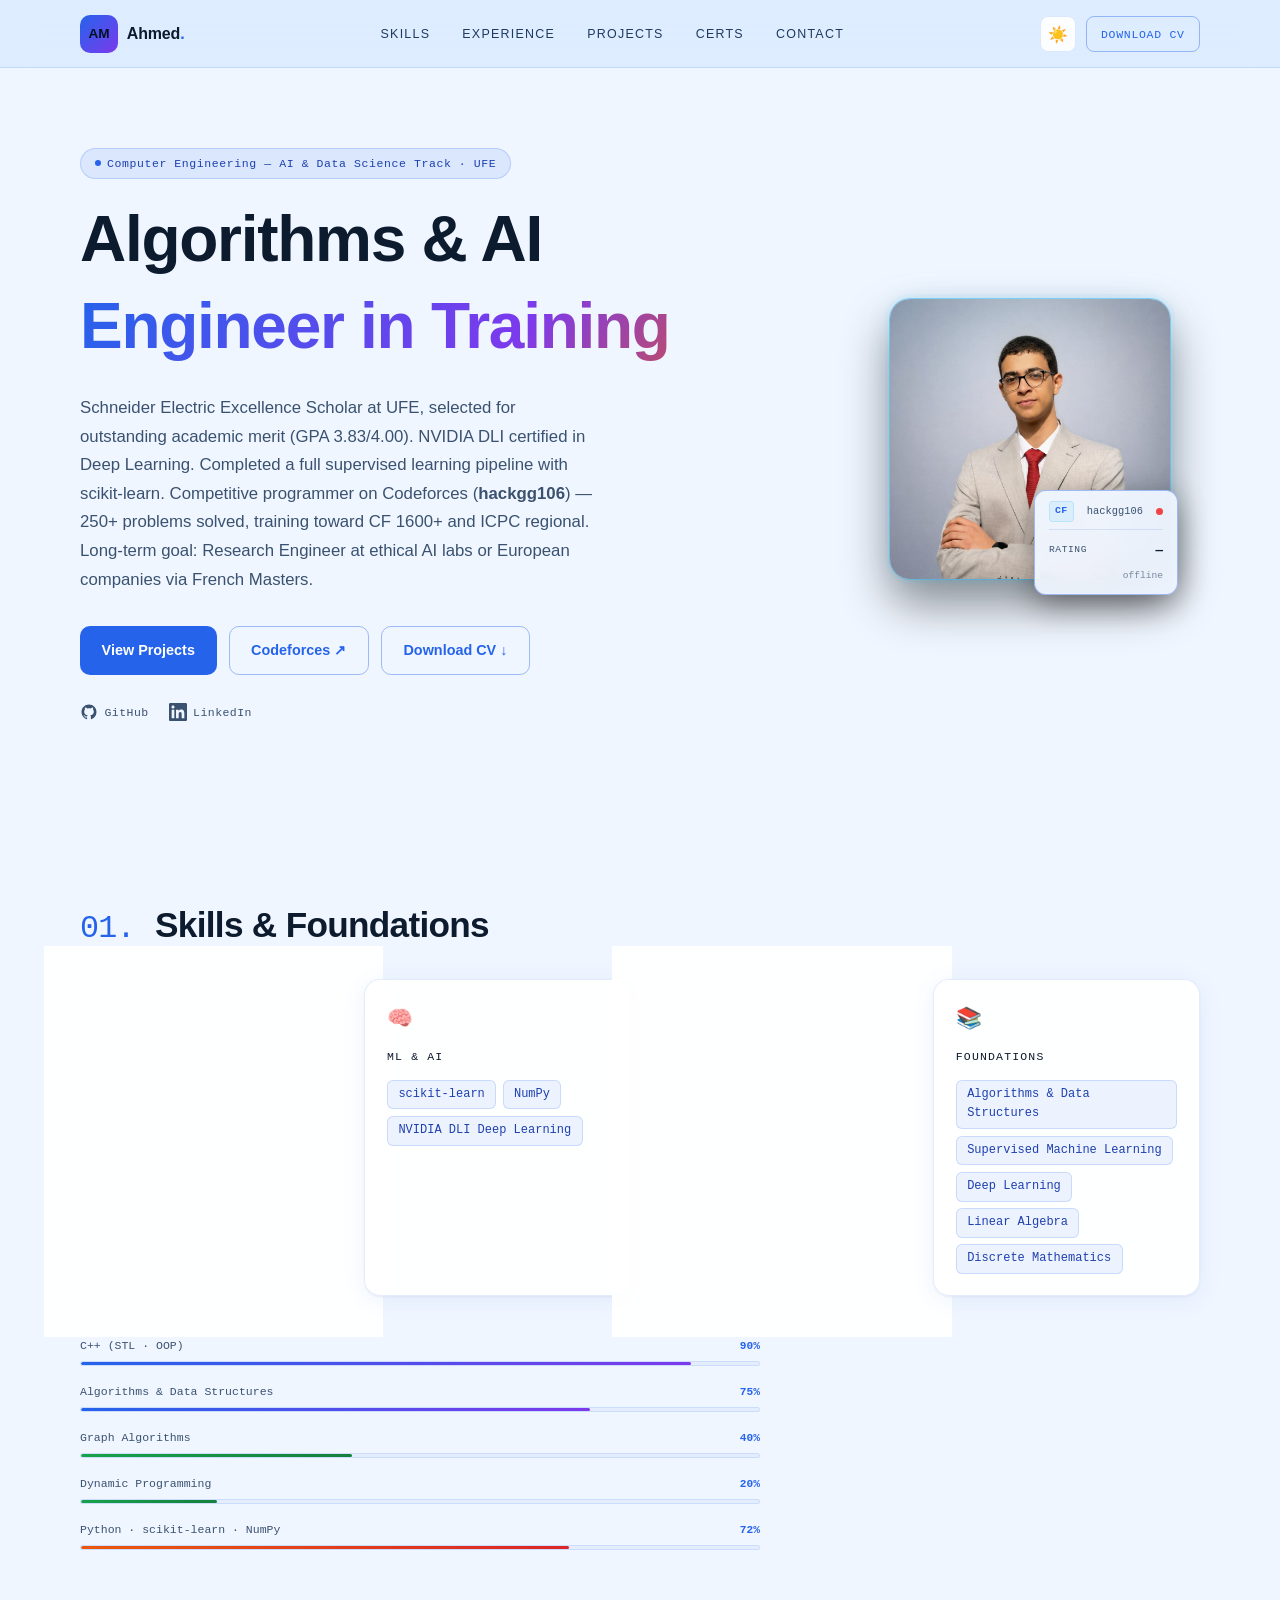
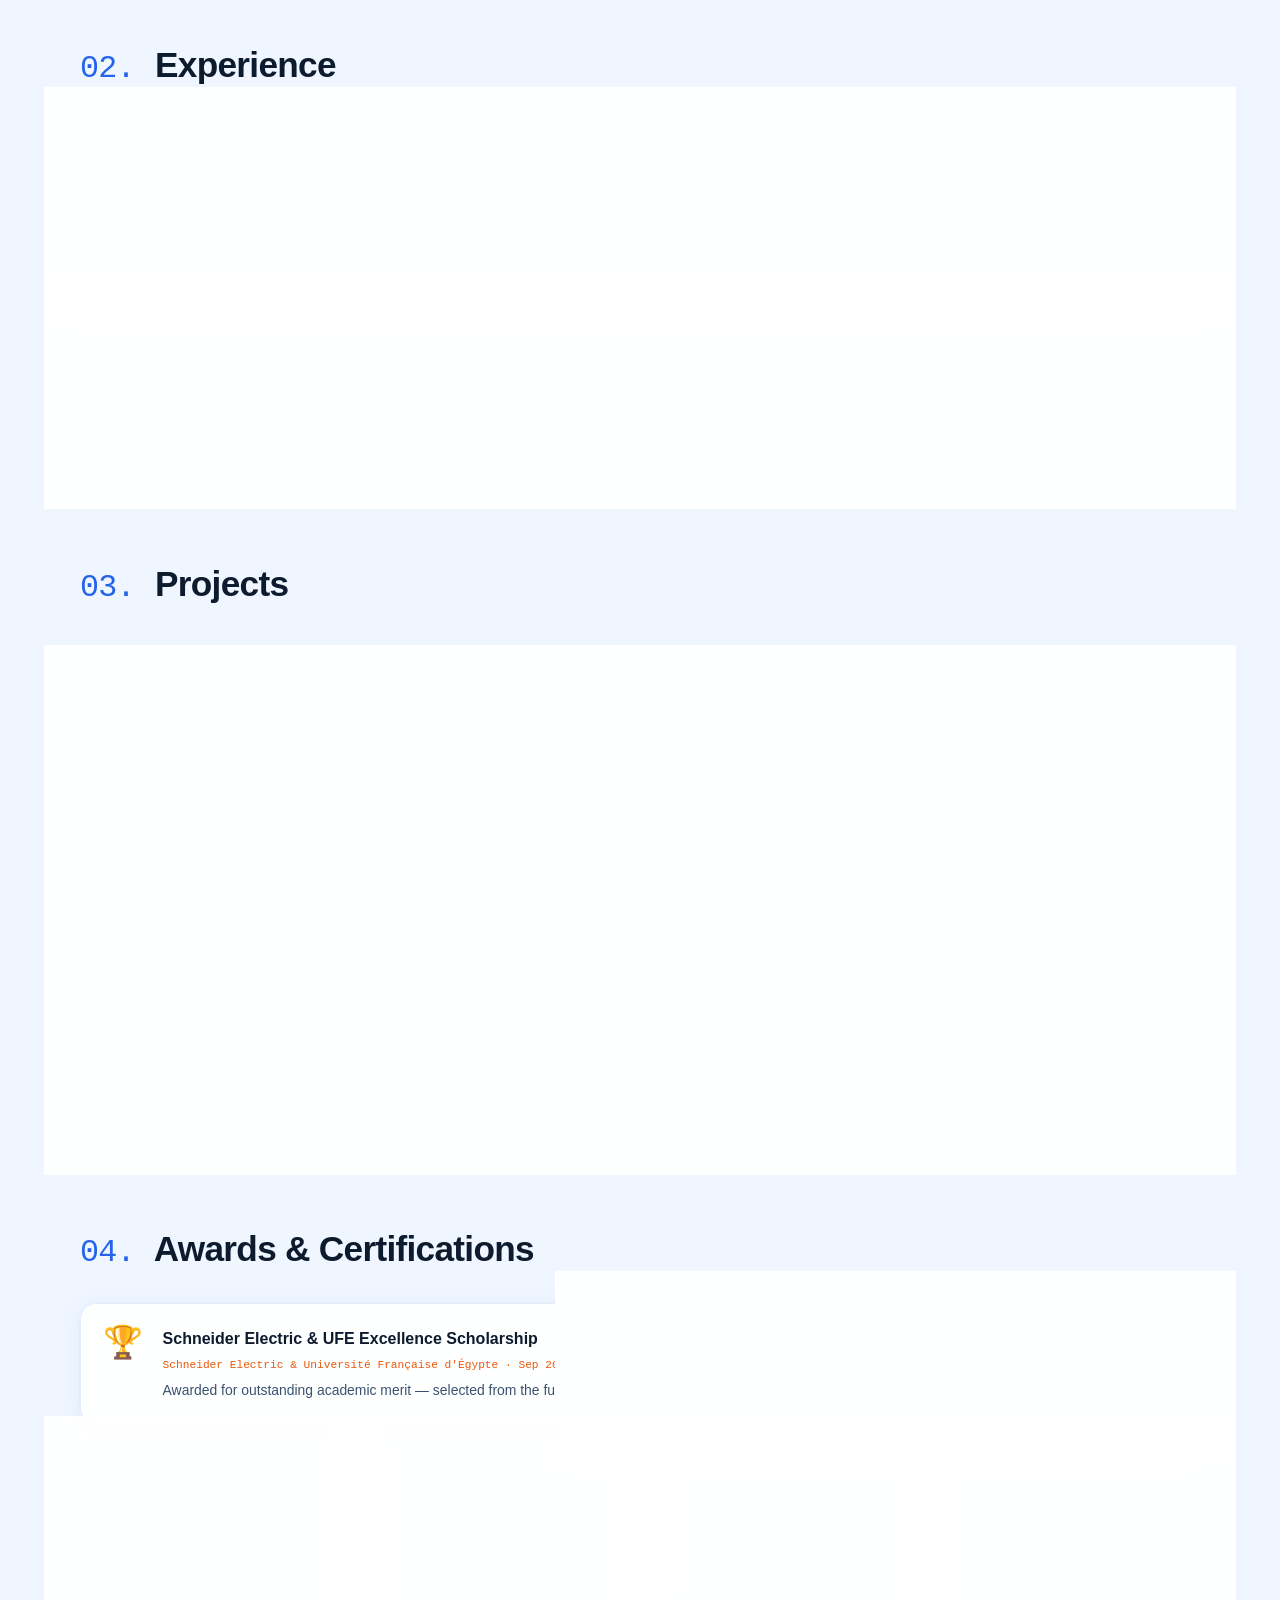
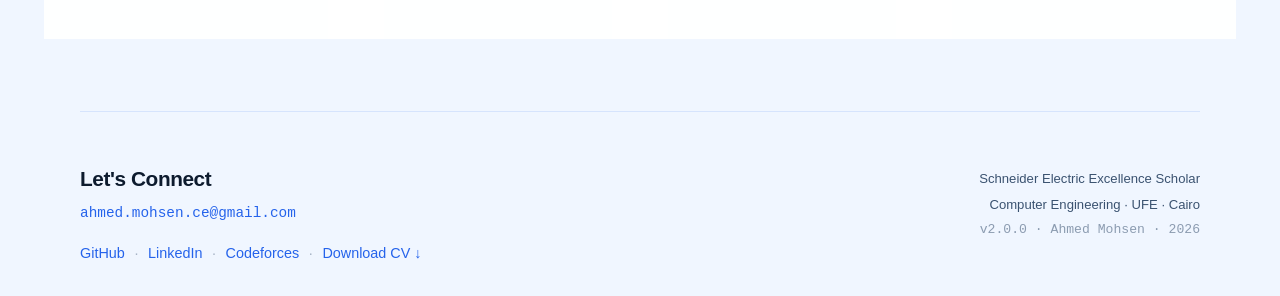
==== index.html @ 7e34b609 "Update index.html" ====
<!doctype html>
<html lang="en">
<head>
  <meta charset="utf-8" />
  <meta name="viewport" content="width=device-width,initial-scale=1" />
  <title>Ahmed Mohsen — Computer Engineering Student | Algorithms, AI &amp; Competitive Programming | UFE Egypt</title>

  <!-- Primary SEO -->
  <meta name="description" content="Ahmed Mohsen — Computer Engineering student at UFE on the AI & Data Science track, Schneider Electric Excellence Scholar. NVIDIA DLI certified. Competitive programmer on Codeforces (hackgg106). Building toward Research Engineer at ethical AI labs via French Masters." />
  <meta name="keywords" content="Ahmed Mohsen, Computer Engineering, UFE, Universite Francaise Egypte, ICPC, Competitive Programming, Codeforces, hackgg106, Algorithms, C++, Python, scikit-learn, Deep Learning, NVIDIA DLI, Research Engineer, Algorithm Specialist, AI Research, French Masters, Cairo Egypt, Schneider Electric Scholar" />
  <meta name="author" content="Ahmed Mohsen" />
  <meta name="robots" content="index, follow" />
  <meta name="language" content="English" />
  <meta name="revisit-after" content="30 days" />

  <!-- Canonical -->
  <link rel="canonical" href="https://ahmedmohsen-eng.github.io/" />
  <link rel="sitemap" type="application/xml" href="/sitemap.xml" />

  <!-- Content Security Policy -->
  <meta http-equiv="Content-Security-Policy"
        content="default-src 'self';
                 img-src 'self' https: data:;
                 script-src 'self' 'unsafe-inline';
                 style-src 'self' https://fonts.googleapis.com 'unsafe-inline';
                 font-src https://fonts.gstatic.com;
                 connect-src https://codeforces.com;">

  <!-- Open Graph -->
  <meta property="og:type"        content="profile" />
  <meta property="og:title"       content="Ahmed Mohsen — Computer Engineering Student | Algorithms &amp; AI" />
  <meta property="og:description" content="Computer Engineering student at UFE, Schneider Electric Excellence Scholar. ICPC competitor. Building AI and algorithmic systems. Cairo, Egypt." />
  <meta property="og:image"       content="https://ahmedmohsen-eng.github.io/public/assets/og-image.png" />
  <meta property="og:image:width"  content="1200" />
  <meta property="og:image:height" content="630" />
  <meta property="og:url"         content="https://ahmedmohsen-eng.github.io/" />
  <meta property="og:site_name"   content="Ahmed Mohsen — Portfolio" />
  <meta property="og:locale"      content="en_US" />

  <!-- Twitter Card -->
  <meta name="twitter:card"        content="summary_large_image" />
  <meta name="twitter:title"       content="Ahmed Mohsen — Computer Engineering Student | Algorithms &amp; AI" />
  <meta name="twitter:description" content="Computer Engineering student at UFE, Schneider Electric Excellence Scholar. ICPC competitor. Cairo, Egypt." />
  <meta name="twitter:image"       content="https://ahmedmohsen-eng.github.io/public/assets/og-image.png" />

  <!-- JSON-LD -->
  <script type="application/ld+json">
  {
    "@context": "https://schema.org",
    "@type": "Person",
    "name": "Ahmed Mohsen",
    "alternateName": "ahmedmohsen-eng",
    "jobTitle": "Computer Engineering Student — Aspiring Research Engineer & Algorithm Specialist",
    "description": "Computer Engineering student at UFE on the AI & Data Science track. Schneider Electric Excellence Scholar. NVIDIA DLI certified. Competitive programmer on Codeforces (hackgg106). Building toward Research Engineer at ethical AI labs or European companies via French Masters.",
    "url": "https://ahmedmohsen-eng.github.io/",
    "image": "https://ahmedmohsen-eng.github.io/public/assets/profile_photo.jpg",
    "email": "ahmed.mohsen.ce@gmail.com",
    "address": { "@type": "PostalAddress", "addressLocality": "Cairo", "addressCountry": "EG" },
    "alumniOf": [
      { "@type": "CollegeOrUniversity", "name": "Université Française d'Égypte", "alternateName": "UFE" },
      { "@type": "HighSchool", "name": "Obour STEM School" }
    ],
    "knowsAbout": ["Algorithms and Data Structures","Competitive Programming","C++ Programming","Python","scikit-learn","Deep Learning","Supervised Machine Learning","NumPy","NVIDIA Deep Learning Institute"],
    "sameAs": [
      "https://linkedin.com/in/ahmedmohsen-eng",
      "https://github.com/ahmedmohsen-eng",
      "https://codeforces.com/profile/hackgg106"
    ],
    "award": "Schneider Electric and UFE Excellence Scholarship"
  }
  </script>

  <link rel="icon" href="public/assets/favicon.ico" />
  <link rel="preload" as="image" href="public/assets/profile_photo.jpg">
  <link rel="preconnect" href="https://fonts.googleapis.com" />
  <link rel="preconnect" href="https://fonts.gstatic.com" crossorigin />
  <link href="https://fonts.googleapis.com/css2?family=Plus+Jakarta+Sans:wght@400;600;700;800&family=JetBrains+Mono:wght@400;500&family=DM+Sans:ital,wght@0,400;0,500;1,400&display=swap" rel="stylesheet">

  <!-- Inline theme: runs before paint to avoid flash -->
  <script>
    (function() {
      try {
        var t = localStorage.getItem('theme');
        if (t === 'light') document.documentElement.classList.add('light');
        else if (!t && window.matchMedia('(prefers-color-scheme: light)').matches)
          document.documentElement.classList.add('light');
      } catch(e) {}
    })();
  </script>

  <link rel="stylesheet" href="css/main.css">
</head>
<body>

  <div id="progress" role="progressbar" aria-hidden="true"></div>
  <div id="cursor"   aria-hidden="true"></div>

  <!-- NAV -->
  <nav role="navigation" aria-label="Main navigation">
    <div class="container nav-inner">
      <a href="#top" class="brand" aria-label="Ahmed Mohsen — go to top">
        <div class="logo" aria-hidden="true">AM</div>
        <span class="brand-name">Ahmed<span class="brand-dot">.</span></span>
      </a>
      <div class="nav-links" role="menubar">
        <a role="menuitem" href="#skills">Skills</a>
        <a role="menuitem" href="#experience">Experience</a>
        <a role="menuitem" href="#projects">Projects</a>
        <a role="menuitem" href="#certifications">Certs</a>
        <a role="menuitem" href="#contact">Contact</a>
      </div>
      <div class="nav-actions">
        <button id="themeToggle" class="theme-btn" aria-label="Toggle colour theme">&#127769;</button>
        <a class="cv-btn"
           href="public/assets/Ahmed-Mohsen-Computer-Engineering-CV.pdf"
           download
           rel="noopener">Download CV</a>
      </div>
    </div>
  </nav>

  <!-- HERO -->
  <header id="top" class="container">
    <div class="hero-grid">

      <main class="hero-content" role="main" aria-labelledby="hero-title">
        <span class="badge">Computer Engineering &mdash; AI &amp; Data Science Track · UFE</span>

        <h1 id="hero-title">
          <span class="h1-line">Algorithms &amp; AI</span>
          <span class="gradient">Engineer in Training</span>
        </h1>

        <p class="lead">
          Schneider Electric Excellence Scholar at UFE, selected for outstanding academic merit (GPA 3.83/4.00).
          NVIDIA DLI certified in Deep Learning. Completed a full supervised learning pipeline with scikit-learn.
          Competitive programmer on Codeforces (<strong>hackgg106</strong>) — 250+ problems solved, training toward
          CF 1600+ and ICPC regional. Long-term goal: Research Engineer at ethical AI labs or European companies via French Masters.
        </p>

        <div class="hero-ctas">
          <a class="btn primary" href="#projects">View Projects</a>
          <a class="btn ghost"
             href="https://codeforces.com/profile/hackgg106"
             target="_blank"
             rel="noopener noreferrer">Codeforces &#x2197;</a>
          <a class="btn ghost"
             href="public/assets/Ahmed-Mohsen-Computer-Engineering-CV.pdf"
             download
             rel="noopener">Download CV &#8595;</a>
        </div>

        <div class="social-row">
          <a href="https://github.com/ahmedmohsen-eng" target="_blank" rel="noopener noreferrer" class="social-link" aria-label="GitHub">
            <svg width="18" height="18" fill="currentColor" viewBox="0 0 24 24"><path d="M12 2C6.477 2 2 6.484 2 12.017c0 4.425 2.865 8.18 6.839 9.504.5.092.682-.217.682-.483 0-.237-.008-.868-.013-1.703-2.782.605-3.369-1.343-3.369-1.343-.454-1.158-1.11-1.466-1.11-1.466-.908-.62.069-.608.069-.608 1.003.07 1.531 1.032 1.531 1.032.892 1.53 2.341 1.088 2.91.832.092-.647.35-1.088.636-1.338-2.22-.253-4.555-1.113-4.555-4.951 0-1.093.39-1.988 1.029-2.688-.103-.253-.446-1.272.098-2.65 0 0 .84-.27 2.75 1.026A9.564 9.564 0 0112 6.844c.85.004 1.705.115 2.504.337 1.909-1.296 2.747-1.027 2.747-1.027.546 1.379.202 2.398.1 2.651.64.7 1.028 1.595 1.028 2.688 0 3.848-2.339 4.695-4.566 4.943.359.309.678.92.678 1.855 0 1.338-.012 2.419-.012 2.747 0 .268.18.58.688.482A10.019 10.019 0 0022 12.017C22 6.484 17.522 2 12 2z"/></svg>
            GitHub
          </a>
          <a href="https://linkedin.com/in/ahmedmohsen-eng" target="_blank" rel="noopener noreferrer" class="social-link" aria-label="LinkedIn">
            <svg width="18" height="18" fill="currentColor" viewBox="0 0 24 24"><path d="M20.447 20.452h-3.554v-5.569c0-1.328-.027-3.037-1.852-3.037-1.853 0-2.136 1.445-2.136 2.939v5.667H9.351V9h3.414v1.561h.046c.477-.9 1.637-1.85 3.37-1.85 3.601 0 4.267 2.37 4.267 5.455v6.286zM5.337 7.433c-1.144 0-2.063-.926-2.063-2.065 0-1.138.92-2.063 2.063-2.063 1.14 0 2.064.925 2.064 2.063 0 1.139-.925 2.065-2.064 2.065zm1.782 13.019H3.555V9h3.564v11.452zM22.225 0H1.771C.792 0 0 .774 0 1.729v20.542C0 23.227.792 24 1.771 24h20.451C23.2 24 24 23.227 24 22.271V1.729C24 .774 23.2 0 22.222 0h.003z"/></svg>
            LinkedIn
          </a>
        </div>
      </main>

      <aside class="hero-aside" aria-label="Profile and competitive programming stats">
        <figure class="profile-figure">
          <div class="profile-frame">
            <img src="public/assets/profile_photo.jpg"
                 alt="Portrait of Ahmed Mohsen"
                 loading="eager"
                 class="profile-img"
                 onerror="this.onerror=null;this.src='https://ui-avatars.com/api/?name=Ahmed+Mohsen&background=020617&color=38bdf8&size=300'" />
          </div>

          <!-- Live CF card -->
          <div class="cf-card" id="cf-card" aria-label="Codeforces live stats">
            <div class="cf-header">
              <span class="cf-logo">CF</span>
              <span class="cf-handle">hackgg106</span>
              <span class="cf-status-dot" id="cf-status-dot" title="Checking..."></span>
            </div>
            <div class="cf-row">
              <span class="cf-label">Rating</span>
              <span class="cf-val" id="cf-rating">—</span>
            </div>
            <div class="cf-row" id="cf-rank-row" style="display:none">
              <span class="cf-label">Rank</span>
              <span class="cf-val cf-rank-val" id="cf-rank">—</span>
            </div>
            <div class="cf-state" id="cf-state"></div>
          </div>
        </figure>
      </aside>
    </div>
  </header>

  <!-- SKILLS -->
  <section id="skills" class="section container" aria-labelledby="skills-title">
    <h2 id="skills-title"><span class="sec-num">01.</span> Skills &amp; Foundations</h2>
    <div class="cards-grid">

      <div class="card skill-card">
        <div class="card-icon">&#9889;</div>
        <div class="small-head">Languages</div>
        <div class="stack">
          <span class="tag">C++ (STL · OOP · Systems)</span>
          <span class="tag">Python (ML workflows)</span>
        </div>
      </div>

      <div class="card skill-card">
        <div class="card-icon">&#129504;</div>
        <div class="small-head">ML &amp; AI</div>
        <div class="stack">
          <span class="tag">scikit-learn</span>
          <span class="tag">NumPy</span>
          <span class="tag">NVIDIA DLI Deep Learning</span>
        </div>
      </div>

      <div class="card skill-card">
        <div class="card-icon">&#128187;</div>
        <div class="small-head">Environments &amp; Tools</div>
        <div class="stack">
          <span class="tag">Git &amp; GitHub</span>
          <span class="tag">VS Code · Colab</span>
          <span class="tag">Linux CLI</span>
          <span class="tag">JupyterLab</span>
          <span class="tag">GNU Make</span>
        </div>
      </div>

      <div class="card skill-card">
        <div class="card-icon">&#128218;</div>
        <div class="small-head">Foundations</div>
        <div class="stack">
          <span class="tag">Algorithms &amp; Data Structures</span>
          <span class="tag">Supervised Machine Learning</span>
          <span class="tag">Deep Learning</span>
          <span class="tag">Linear Algebra</span>
          <span class="tag">Discrete Mathematics</span>
        </div>
      </div>

    </div>

    <!-- Skill depth bars -->
    <div class="skill-bars" aria-label="Skill proficiency levels">
      <div class="skill-bar-group">
        <div class="skill-bar-header">
          <span class="skill-bar-name">C++ (STL · OOP)</span>
          <span class="skill-bar-pct">90%</span>
        </div>
        <div class="skill-bar-track"><div class="skill-bar-fill" data-w="90"></div></div>
      </div>
      <div class="skill-bar-group">
        <div class="skill-bar-header">
          <span class="skill-bar-name">Algorithms &amp; Data Structures</span>
          <span class="skill-bar-pct">75%</span>
        </div>
        <div class="skill-bar-track"><div class="skill-bar-fill" data-w="75"></div></div>
      </div>
      <div class="skill-bar-group">
        <div class="skill-bar-header">
          <span class="skill-bar-name">Graph Algorithms</span>
          <span class="skill-bar-pct">40%</span>
        </div>
        <div class="skill-bar-track"><div class="skill-bar-fill skill-bar-fill--green" data-w="40"></div></div>
      </div>
      <div class="skill-bar-group">
        <div class="skill-bar-header">
          <span class="skill-bar-name">Dynamic Programming</span>
          <span class="skill-bar-pct">20%</span>
        </div>
        <div class="skill-bar-track"><div class="skill-bar-fill skill-bar-fill--green" data-w="20"></div></div>
      </div>
      <div class="skill-bar-group">
        <div class="skill-bar-header">
          <span class="skill-bar-name">Python · scikit-learn · NumPy</span>
          <span class="skill-bar-pct">72%</span>
        </div>
        <div class="skill-bar-track"><div class="skill-bar-fill skill-bar-fill--warm" data-w="72"></div></div>
      </div>
    </div>
  </section>

  <!-- EXPERIENCE -->
  <section id="experience" class="section container" aria-labelledby="exp-title">
    <h2 id="exp-title"><span class="sec-num">02.</span> Experience</h2>

    <div class="exp-list">

      <article class="card exp-card">
        <div class="exp-header">
          <div>
            <h3 class="exp-role">Competitive Programming Member</h3>
            <span class="exp-org">ICPC — Université Française d'Égypte (UFE)</span>
          </div>
          <span class="exp-date">Nov 2025 — Present</span>
        </div>
        <ul class="exp-bullets">
          <li>Solved 250+ algorithmic problems on Codeforces, strengthening proficiency in data structures, recursion, and STL.</li>
          <li>Applied prefix sums and sorting techniques to optimise time complexity across competitive problems.</li>
        </ul>
      </article>

      <article class="card exp-card">
        <div class="exp-header">
          <div>
            <h3 class="exp-role">Competitive Programmer Trainee</h3>
            <span class="exp-org">ICPC — University of Sadat City (USC)</span>
          </div>
          <span class="exp-date">Mar 2025 — Present</span>
        </div>
        <ul class="exp-bullets">
          <li>Implemented and optimised solutions using binary search, graph algorithms, and constructive approaches.</li>
          <li>Reduced solution runtime through complexity optimisation: greedy, constructive, and ad-hoc techniques.</li>
        </ul>
      </article>

    </div>
  </section>

  <!-- PROJECTS -->
  <section id="projects" class="section container" aria-labelledby="projects-title">
    <h2 id="projects-title"><span class="sec-num">03.</span> Projects</h2>

    <div class="projects-grid">

      <article class="card project-card">
        <div class="project-header">
          <div class="project-meta">
            <span class="project-lang">C++17</span>
            <span class="project-status status-wip">In Progress</span>
          </div>
          <a href="https://github.com/ahmedmohsen-eng/cpp-library-system"
             target="_blank" rel="noopener noreferrer"
             class="project-link" aria-label="View on GitHub">&#8599;</a>
        </div>

        <h3 class="project-title">C++ Library Management System</h3>
        <p class="project-sub">C++17 · OOP · Custom Data Structures</p>

        <p class="project-desc">
          Fully object-oriented command-line library system built from scratch in C++17 across 11 source files — zero external dependencies.
        </p>

        <div class="project-highlights">
          <div class="highlight-item">
            <span class="highlight-label">Data Structure</span>
            <span class="highlight-val">Custom HashMap — djb2 hash, open addressing, tombstone deletion, O(1) average lookup — designed from scratch rather than relying on std::unordered_map</span>
          </div>
          <div class="highlight-item">
            <span class="highlight-label">OOP Architecture</span>
            <span class="highlight-val">Multi-class hierarchy (Book, Member, Librarian) with clean separation of concerns, encapsulation, and Makefile build system</span>
          </div>
          <div class="highlight-item">
            <span class="highlight-label">Persistence</span>
            <span class="highlight-val">Pipe-delimited file I/O enabling full data retention across sessions — auto-save on every write operation</span>
          </div>
          <div class="highlight-item">
            <span class="highlight-label">Build</span>
            <span class="highlight-val">GNU Make · g++ -std=c++17 -Wall -Wextra -O2</span>
          </div>
        </div>

        <div class="project-tags">
          <span class="tag">C++17</span>
          <span class="tag">OOP</span>
          <span class="tag">Custom HashMap</span>
          <span class="tag">File I/O</span>
          <span class="tag">GNU Make</span>
          <span class="tag">Systems Design</span>
        </div>
      </article>

    </div>
  </section>

  <!-- CERTIFICATIONS & AWARDS -->
  <section id="certifications" class="section container" aria-labelledby="certs-title">
    <h2 id="certs-title"><span class="sec-num">04.</span> Awards &amp; Certifications</h2>

    <!-- Award -->
    <div class="award-card card">
      <div class="award-icon">&#127942;</div>
      <div class="award-body">
        <div class="award-title">Schneider Electric &amp; UFE Excellence Scholarship</div>
        <div class="award-sub">Schneider Electric &amp; Université Française d'Égypte · Sep 2025</div>
        <div class="award-desc">Awarded for outstanding academic merit — selected from the full incoming Computer Engineering cohort.</div>
      </div>
    </div>

    <div class="certs-grid">
      <div class="card cert-card">
        <div class="cert-icon cert-icon--nvidia">DLI</div>
        <div class="cert-body">
          <div class="cert-name">Getting Started with Deep Learning</div>
          <div class="cert-issuer">NVIDIA Deep Learning Institute</div>
          <div class="cert-date">April 2026</div>
        </div>
      </div>
      <div class="card cert-card">
        <div class="cert-icon cert-icon--dc">DC</div>
        <div class="cert-body">
          <div class="cert-name">Supervised Learning with scikit-learn</div>
          <div class="cert-issuer">DataCamp</div>
          <div class="cert-date">April 2026</div>
        </div>
      </div>
      <div class="card cert-card">
        <div class="cert-icon cert-icon--365">365</div>
        <div class="cert-body">
          <div class="cert-name">Deep Learning with PyTorch</div>
          <div class="cert-issuer">365 Data Science</div>
          <div class="cert-date">March 2026</div>
        </div>
      </div>
      <div class="card cert-card">
        <div class="cert-icon cert-icon--365">365</div>
        <div class="cert-body">
          <div class="cert-name">Git and GitHub</div>
          <div class="cert-issuer">365 Data Science</div>
          <div class="cert-date">March 2026</div>
        </div>
      </div>
    </div>
  </section>

  <!-- CONTACT / FOOTER -->
  <footer id="contact" class="container">
    <div class="footer-inner">
      <div class="footer-left">
        <h3>Let&#39;s Connect</h3>
        <a href="mailto:ahmed.mohsen.ce@gmail.com" class="footer-email">ahmed.mohsen.ce@gmail.com</a>
        <div class="footer-links">
          <a href="https://github.com/ahmedmohsen-eng" target="_blank" rel="noopener noreferrer">GitHub</a>
          <span class="footer-sep">&middot;</span>
          <a href="https://linkedin.com/in/ahmedmohsen-eng" target="_blank" rel="noopener noreferrer">LinkedIn</a>
          <span class="footer-sep">&middot;</span>
          <a href="https://codeforces.com/profile/hackgg106" target="_blank" rel="noopener noreferrer">Codeforces</a>
          <span class="footer-sep">&middot;</span>
          <a href="public/assets/Ahmed-Mohsen-Computer-Engineering-CV.pdf" download rel="noopener">Download CV &#8595;</a>
        </div>
      </div>
      <div class="footer-right">
        <p class="muted">Schneider Electric Excellence Scholar</p>
        <p class="muted">Computer Engineering &middot; UFE &middot; Cairo</p>
        <p class="muted footer-version">v2.0.0 &middot; Ahmed Mohsen &middot; 2026</p>
      </div>
    </div>
  </footer>

  <button id="scrollTop" class="scroll-top" aria-label="Scroll to top">&#8679;</button>

  <script src="js/codeforces.js"></script>
  <script src="js/main.js"></script>
</body>
</html>
---- css/main.css ----
/* =========================================================
   main.css — Entry point, imports all partials
   ========================================================= */
@import "base.css";
@import "layout.css";
@import "components.css";
@import "utilities.css";
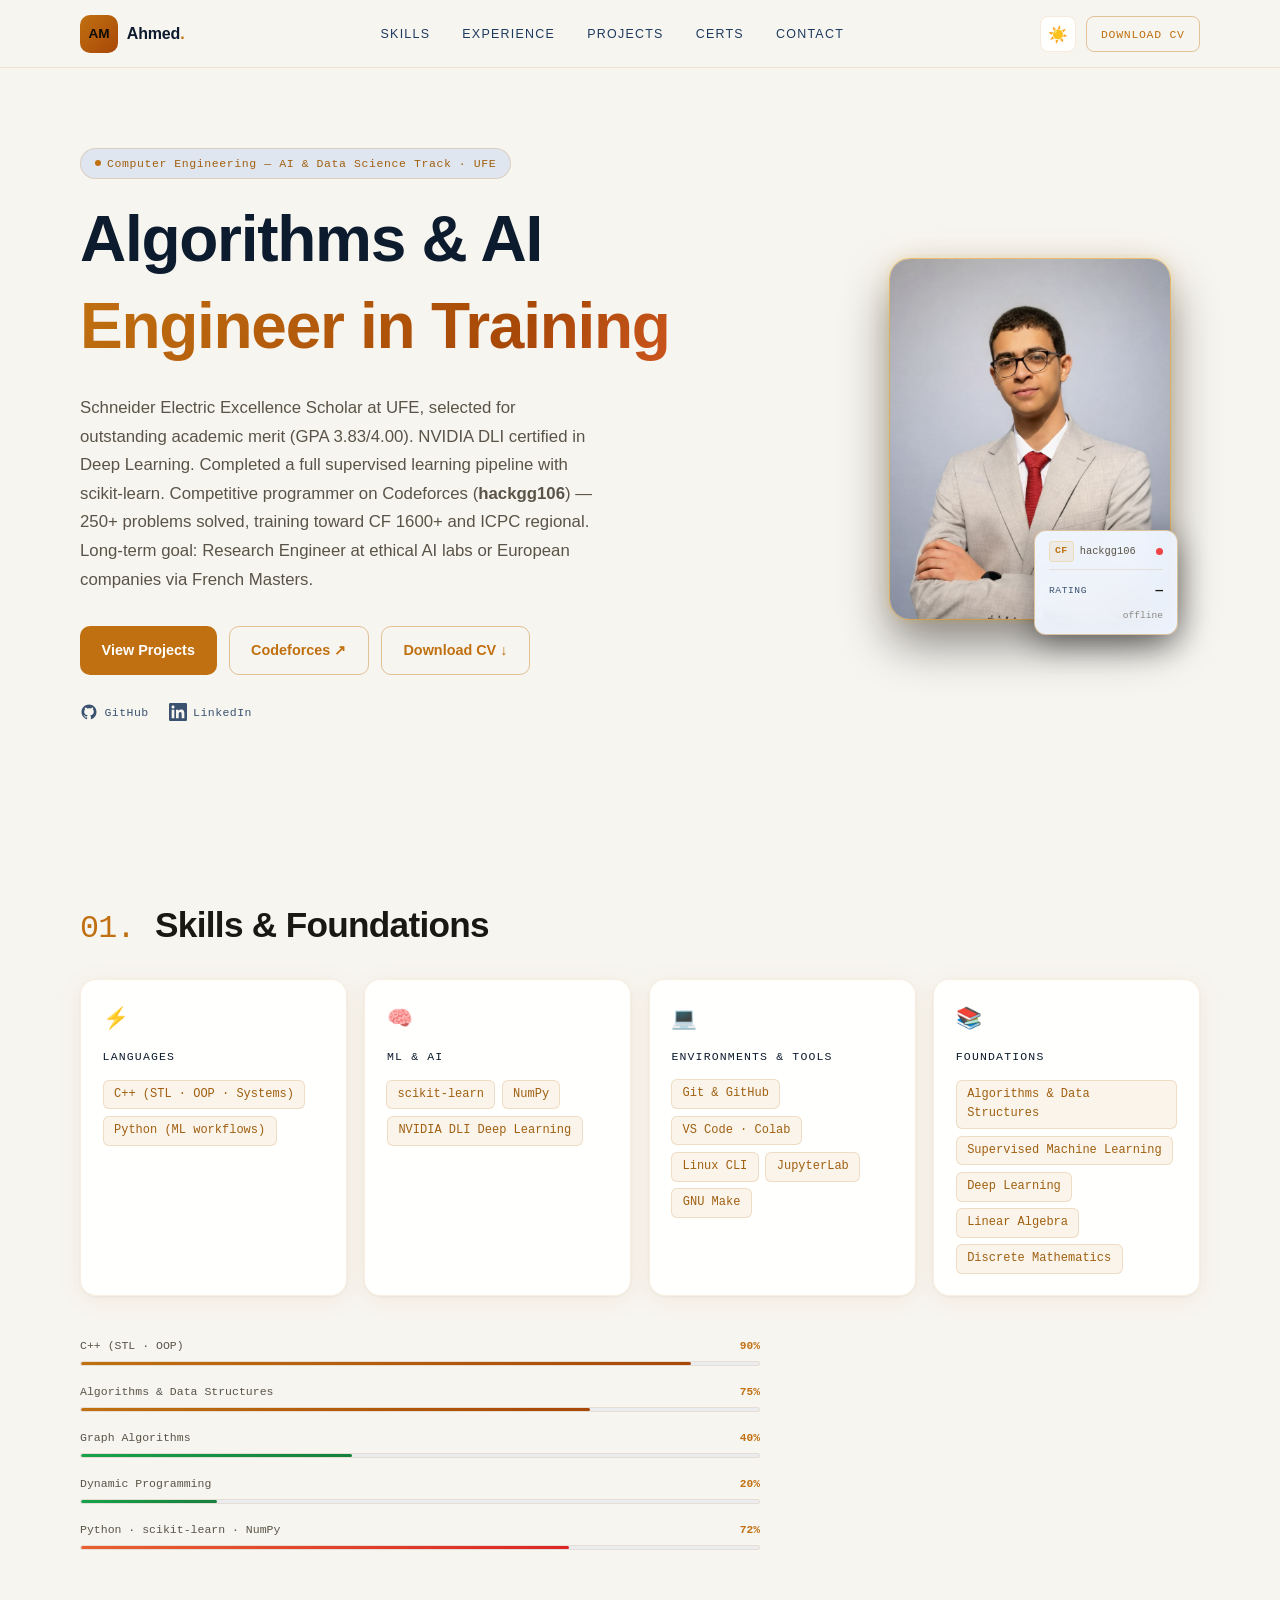
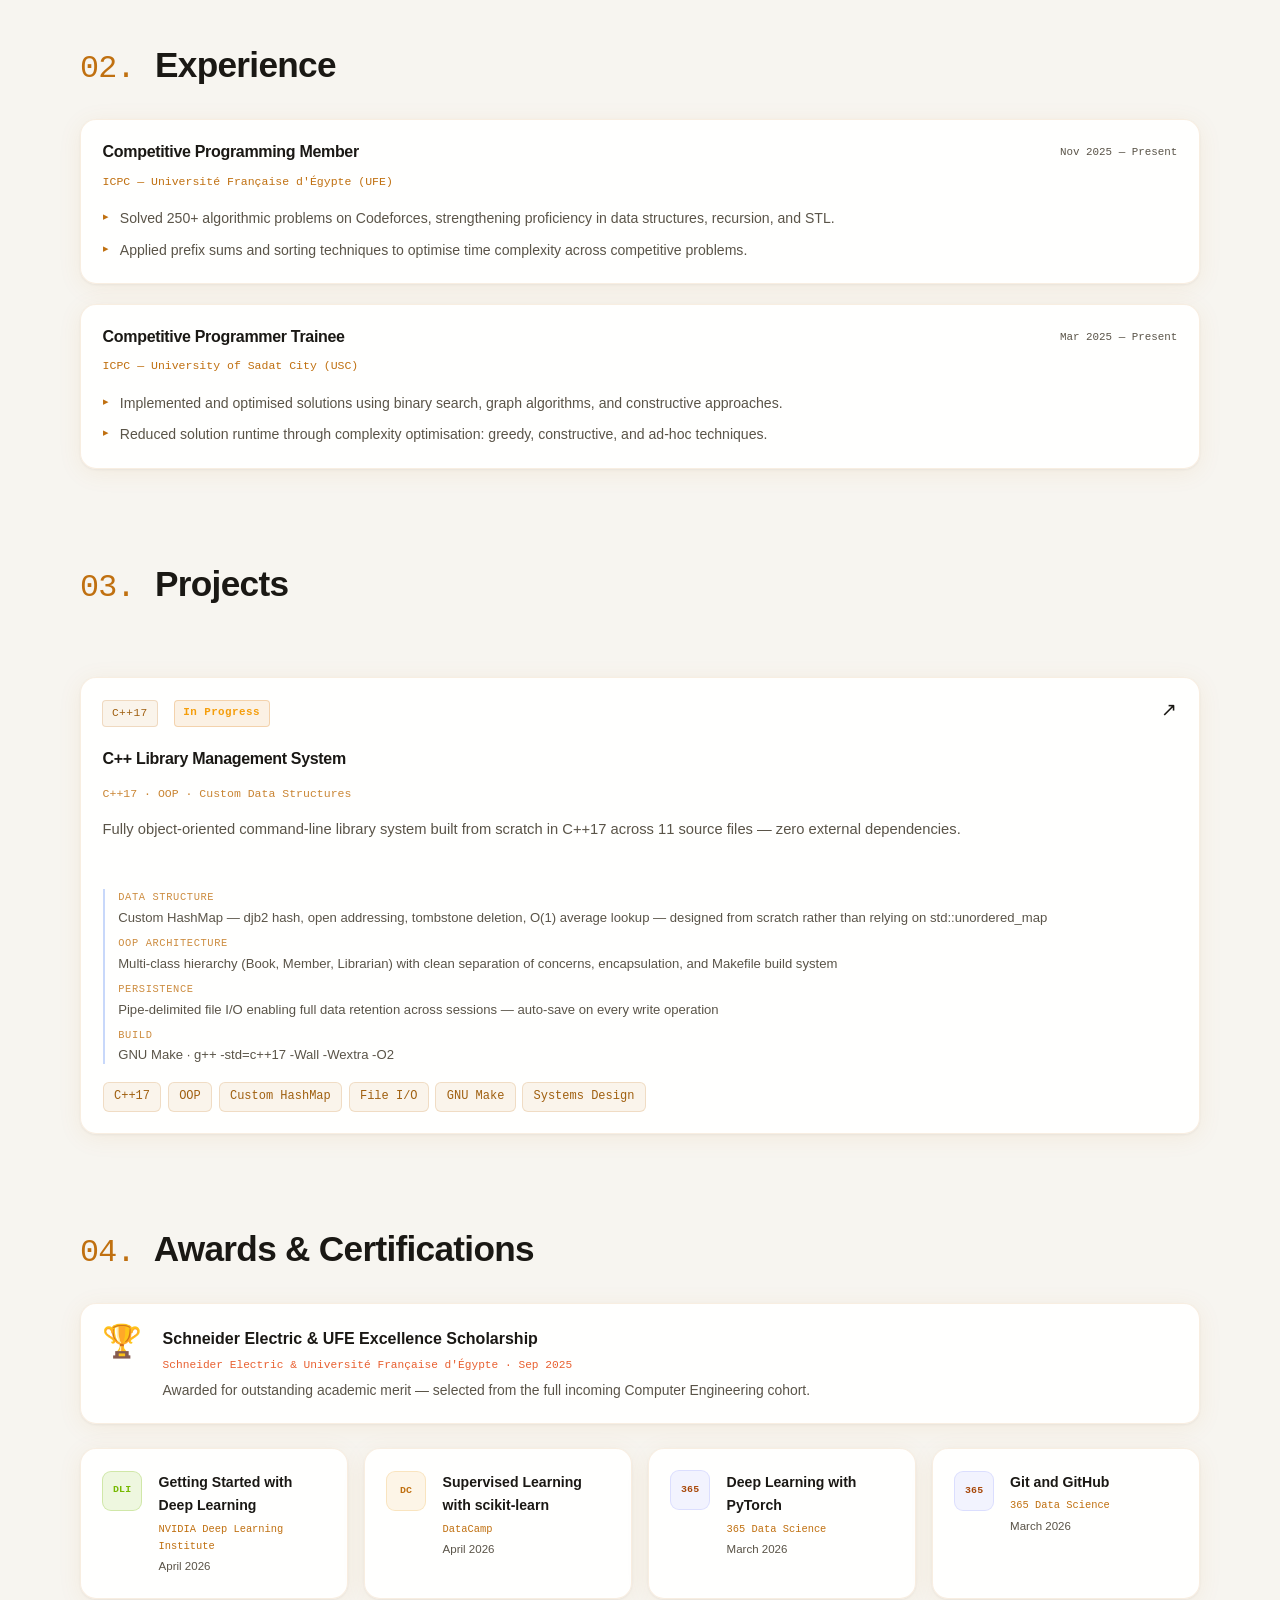
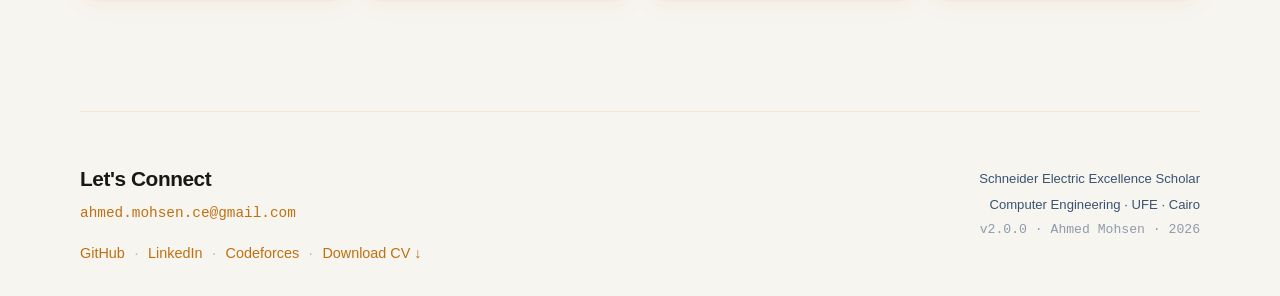
==== commit 6abb024e: "Update index.html" ====
--- a/index.html
+++ b/index.html
@@ -112,7 +112,7 @@
       <div class="nav-actions">
         <button id="themeToggle" class="theme-btn" aria-label="Toggle colour theme">&#127769;</button>
         <a class="cv-btn"
-           href="public/assets/Ahmed-Mohsen-Computer-Engineering-CV.pdf"
+           href="https://drive.google.com/file/d/1yZ_Wtk2TI77C1ln41HCrhoX__n_rLIuC/" target="_blank" rel="noopener"
            download
            rel="noopener">Download CV</a>
       </div>
@@ -145,7 +145,7 @@
              target="_blank"
              rel="noopener noreferrer">Codeforces &#x2197;</a>
           <a class="btn ghost"
-             href="public/assets/Ahmed-Mohsen-Computer-Engineering-CV.pdf"
+             href="https://drive.google.com/file/d/1yZ_Wtk2TI77C1ln41HCrhoX__n_rLIuC/" target="_blank" rel="noopener"
              download
              rel="noopener">Download CV &#8595;</a>
         </div>
@@ -440,7 +440,7 @@
           <span class="footer-sep">&middot;</span>
           <a href="https://codeforces.com/profile/hackgg106" target="_blank" rel="noopener noreferrer">Codeforces</a>
           <span class="footer-sep">&middot;</span>
-          <a href="public/assets/Ahmed-Mohsen-Computer-Engineering-CV.pdf" download rel="noopener">Download CV &#8595;</a>
+          <a href="https://drive.google.com/file/d/1yZ_Wtk2TI77C1ln41HCrhoX__n_rLIuC/" target="_blank" rel="noopener">Download CV &#8595;</a>
         </div>
       </div>
       <div class="footer-right">
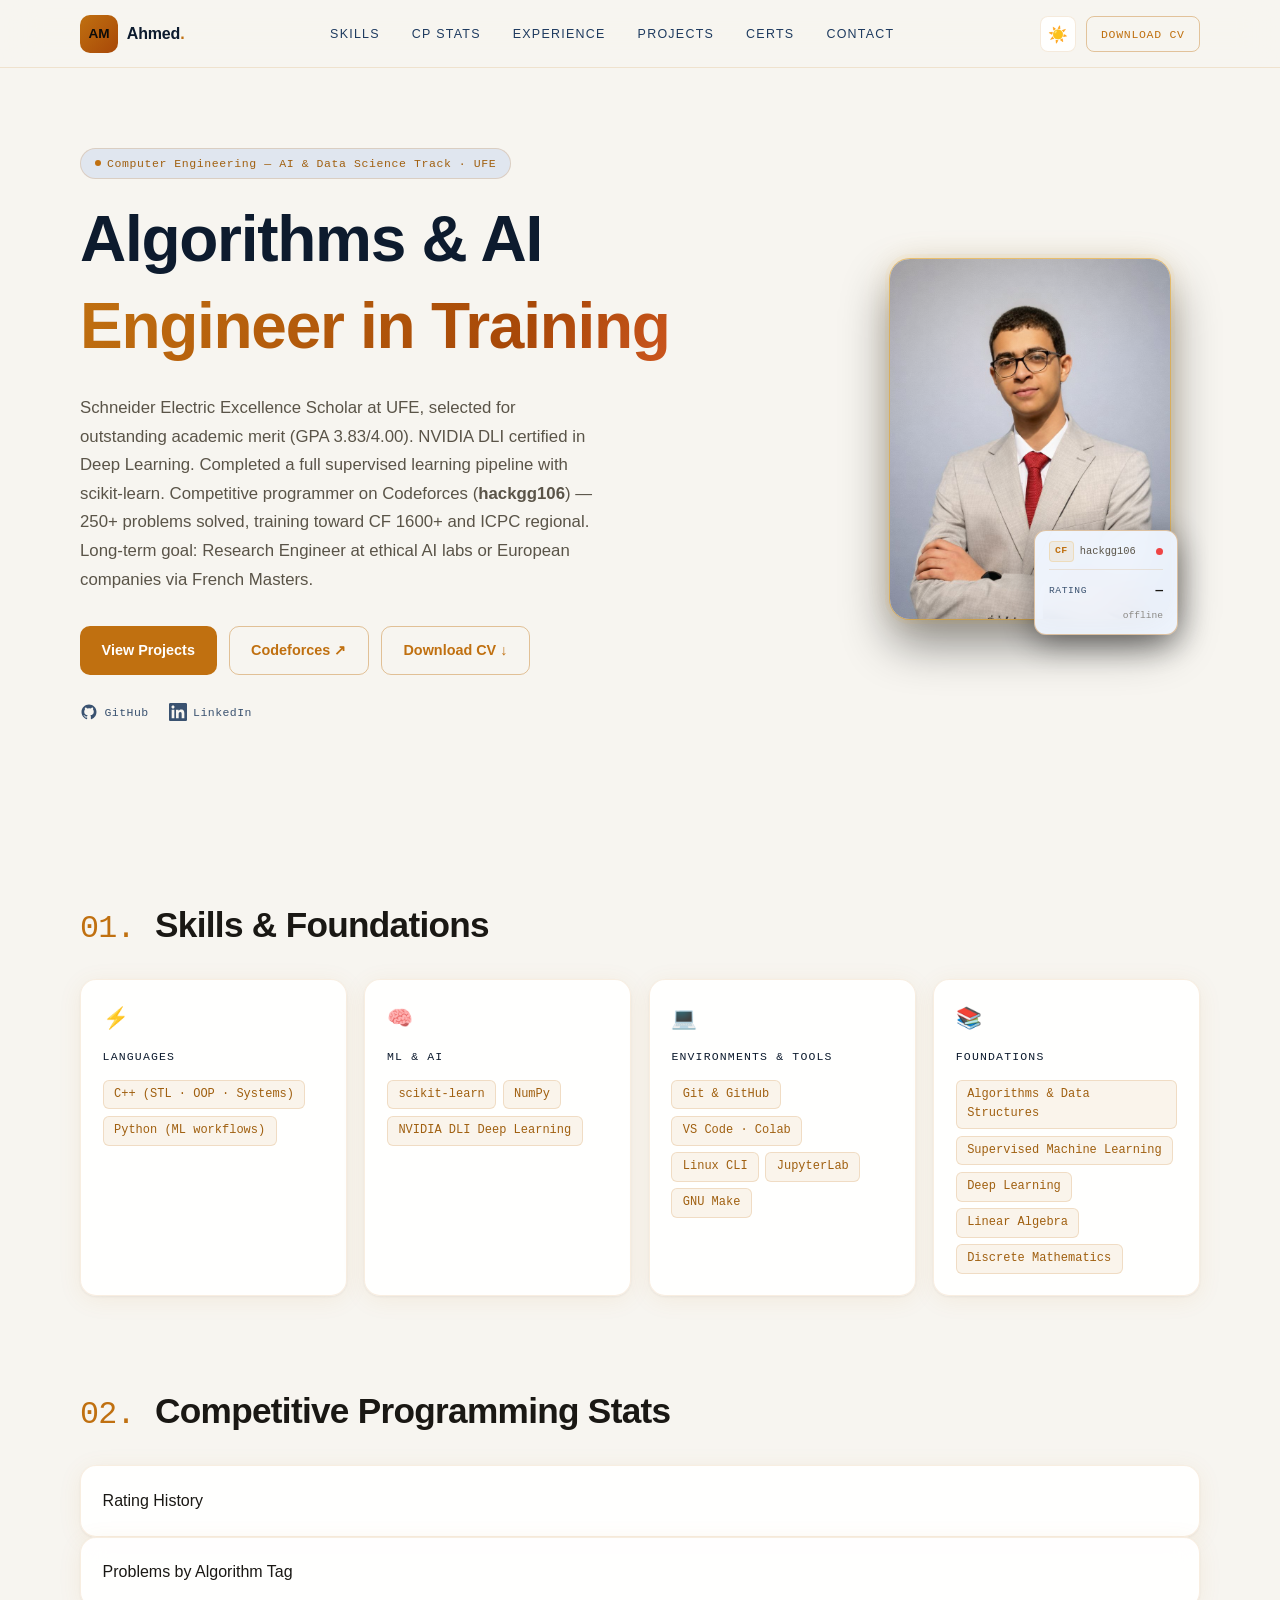
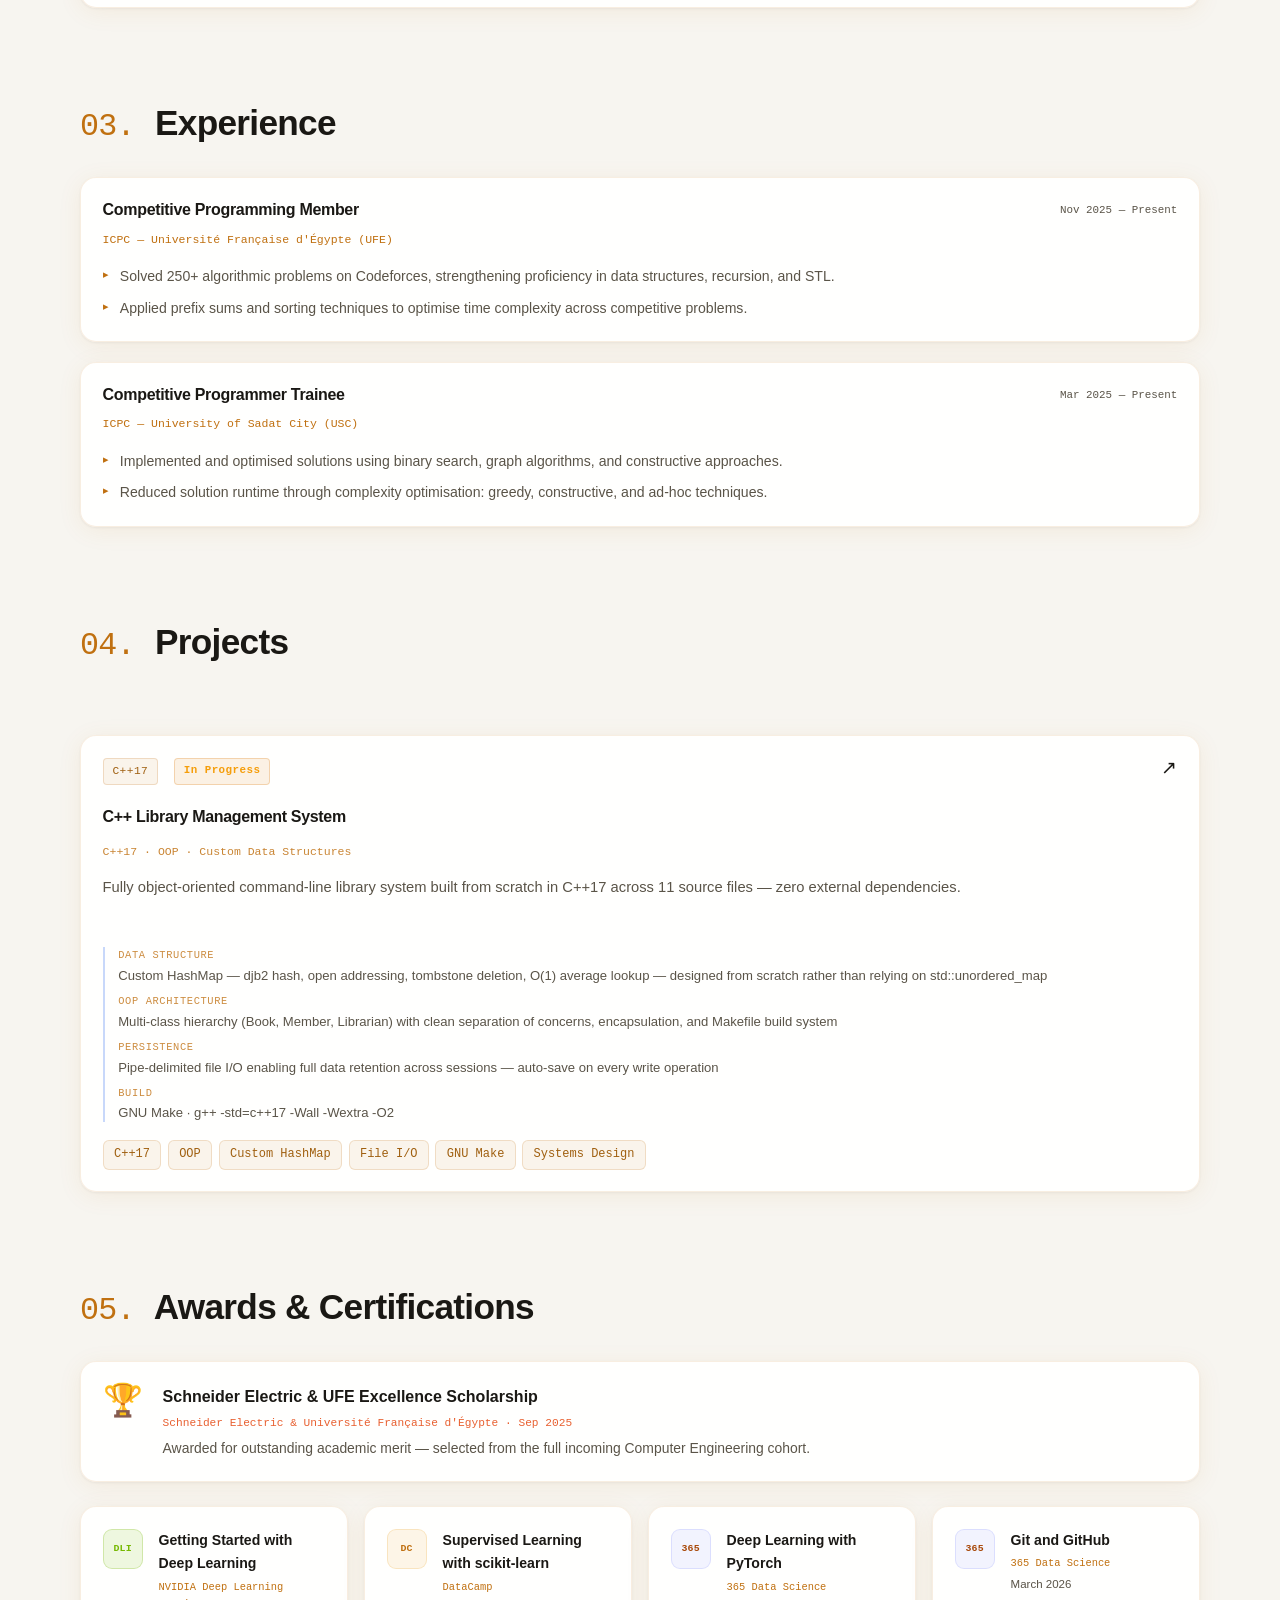
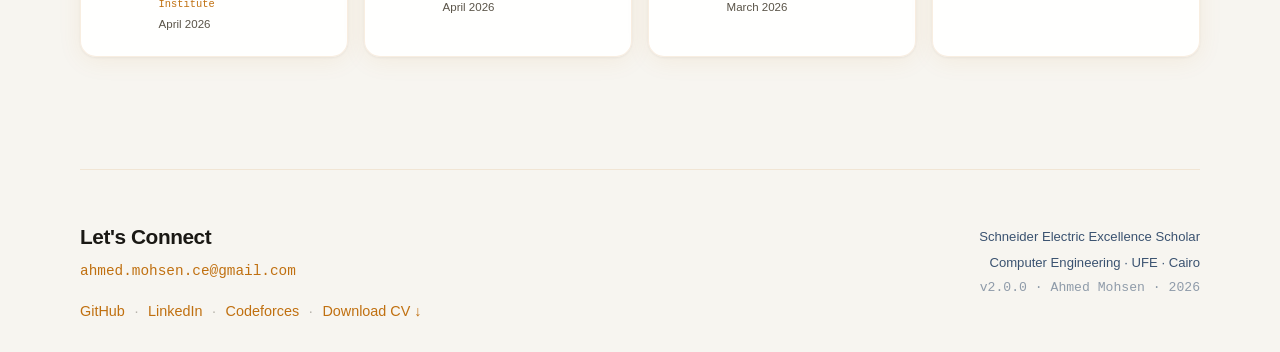
==== commit 69ae038c: "Update index.html" ====
--- a/index.html
+++ b/index.html
@@ -4,90 +4,45 @@
   <meta charset="utf-8" />
   <meta name="viewport" content="width=device-width,initial-scale=1" />
   <title>Ahmed Mohsen — Computer Engineering Student | Algorithms, AI &amp; Competitive Programming | UFE Egypt</title>
-
-  <!-- Primary SEO -->
   <meta name="description" content="Ahmed Mohsen — Computer Engineering student at UFE on the AI & Data Science track, Schneider Electric Excellence Scholar. NVIDIA DLI certified. Competitive programmer on Codeforces (hackgg106). Building toward Research Engineer at ethical AI labs via French Masters." />
-  <meta name="keywords" content="Ahmed Mohsen, Computer Engineering, UFE, Universite Francaise Egypte, ICPC, Competitive Programming, Codeforces, hackgg106, Algorithms, C++, Python, scikit-learn, Deep Learning, NVIDIA DLI, Research Engineer, Algorithm Specialist, AI Research, French Masters, Cairo Egypt, Schneider Electric Scholar" />
+  <meta name="keywords" content="Ahmed Mohsen, Computer Engineering, UFE, ICPC, Competitive Programming, Codeforces, hackgg106, Algorithms, C++, Python, scikit-learn, Deep Learning, NVIDIA DLI, Research Engineer, Cairo Egypt" />
   <meta name="author" content="Ahmed Mohsen" />
   <meta name="robots" content="index, follow" />
-  <meta name="language" content="English" />
-  <meta name="revisit-after" content="30 days" />
-
-  <!-- Canonical -->
   <link rel="canonical" href="https://ahmedmohsen-eng.github.io/" />
   <link rel="sitemap" type="application/xml" href="/sitemap.xml" />
-
-  <!-- Content Security Policy -->
-  <meta http-equiv="Content-Security-Policy"
-        content="default-src 'self';
-                 img-src 'self' https: data:;
-                 script-src 'self' 'unsafe-inline';
-                 style-src 'self' https://fonts.googleapis.com 'unsafe-inline';
-                 font-src https://fonts.gstatic.com;
-                 connect-src https://codeforces.com;">
-
-  <!-- Open Graph -->
   <meta property="og:type"        content="profile" />
   <meta property="og:title"       content="Ahmed Mohsen — Computer Engineering Student | Algorithms &amp; AI" />
-  <meta property="og:description" content="Computer Engineering student at UFE, Schneider Electric Excellence Scholar. ICPC competitor. Building AI and algorithmic systems. Cairo, Egypt." />
+  <meta property="og:description" content="Computer Engineering student at UFE, Schneider Electric Excellence Scholar. ICPC competitor. Cairo, Egypt." />
   <meta property="og:image"       content="https://ahmedmohsen-eng.github.io/public/assets/og-image.png" />
   <meta property="og:image:width"  content="1200" />
   <meta property="og:image:height" content="630" />
   <meta property="og:url"         content="https://ahmedmohsen-eng.github.io/" />
-  <meta property="og:site_name"   content="Ahmed Mohsen — Portfolio" />
-  <meta property="og:locale"      content="en_US" />
-
-  <!-- Twitter Card -->
   <meta name="twitter:card"        content="summary_large_image" />
   <meta name="twitter:title"       content="Ahmed Mohsen — Computer Engineering Student | Algorithms &amp; AI" />
-  <meta name="twitter:description" content="Computer Engineering student at UFE, Schneider Electric Excellence Scholar. ICPC competitor. Cairo, Egypt." />
   <meta name="twitter:image"       content="https://ahmedmohsen-eng.github.io/public/assets/og-image.png" />
-
-  <!-- JSON-LD -->
   <script type="application/ld+json">
   {
-    "@context": "https://schema.org",
-    "@type": "Person",
-    "name": "Ahmed Mohsen",
-    "alternateName": "ahmedmohsen-eng",
-    "jobTitle": "Computer Engineering Student — Aspiring Research Engineer & Algorithm Specialist",
-    "description": "Computer Engineering student at UFE on the AI & Data Science track. Schneider Electric Excellence Scholar. NVIDIA DLI certified. Competitive programmer on Codeforces (hackgg106). Building toward Research Engineer at ethical AI labs or European companies via French Masters.",
-    "url": "https://ahmedmohsen-eng.github.io/",
-    "image": "https://ahmedmohsen-eng.github.io/public/assets/profile_photo.jpg",
-    "email": "ahmed.mohsen.ce@gmail.com",
-    "address": { "@type": "PostalAddress", "addressLocality": "Cairo", "addressCountry": "EG" },
-    "alumniOf": [
-      { "@type": "CollegeOrUniversity", "name": "Université Française d'Égypte", "alternateName": "UFE" },
-      { "@type": "HighSchool", "name": "Obour STEM School" }
-    ],
-    "knowsAbout": ["Algorithms and Data Structures","Competitive Programming","C++ Programming","Python","scikit-learn","Deep Learning","Supervised Machine Learning","NumPy","NVIDIA Deep Learning Institute"],
-    "sameAs": [
-      "https://linkedin.com/in/ahmedmohsen-eng",
-      "https://github.com/ahmedmohsen-eng",
-      "https://codeforces.com/profile/hackgg106"
-    ],
-    "award": "Schneider Electric and UFE Excellence Scholarship"
+    "@context":"https://schema.org","@type":"Person",
+    "name":"Ahmed Mohsen","alternateName":"ahmedmohsen-eng",
+    "jobTitle":"Computer Engineering Student — Aspiring Research Engineer",
+    "url":"https://ahmedmohsen-eng.github.io/",
+    "image":"https://ahmedmohsen-eng.github.io/public/assets/profile_photo.jpg",
+    "email":"ahmed.mohsen.ce@gmail.com",
+    "address":{"@type":"PostalAddress","addressLocality":"Cairo","addressCountry":"EG"},
+    "alumniOf":[{"@type":"CollegeOrUniversity","name":"Université Française d'Égypte"}],
+    "knowsAbout":["Algorithms","Competitive Programming","C++","Python","scikit-learn","Deep Learning","Linear Algebra"],
+    "sameAs":["https://linkedin.com/in/ahmedmohsen-eng","https://github.com/ahmedmohsen-eng","https://codeforces.com/profile/hackgg106"],
+    "award":"Schneider Electric and UFE Excellence Scholarship"
   }
   </script>
-
   <link rel="icon" href="public/assets/favicon.ico" />
   <link rel="preload" as="image" href="public/assets/profile_photo.jpg">
   <link rel="preconnect" href="https://fonts.googleapis.com" />
   <link rel="preconnect" href="https://fonts.gstatic.com" crossorigin />
   <link href="https://fonts.googleapis.com/css2?family=Plus+Jakarta+Sans:wght@400;600;700;800&family=JetBrains+Mono:wght@400;500&family=DM+Sans:ital,wght@0,400;0,500;1,400&display=swap" rel="stylesheet">
-
-  <!-- Inline theme: runs before paint to avoid flash -->
   <script>
-    (function() {
-      try {
-        var t = localStorage.getItem('theme');
-        if (t === 'light') document.documentElement.classList.add('light');
-        else if (!t && window.matchMedia('(prefers-color-scheme: light)').matches)
-          document.documentElement.classList.add('light');
-      } catch(e) {}
-    })();
+    (function(){try{var t=localStorage.getItem('theme');if(t==='light')document.documentElement.classList.add('light');else if(!t&&window.matchMedia('(prefers-color-scheme:light)').matches)document.documentElement.classList.add('light');}catch(e){}})();
   </script>
-
   <link rel="stylesheet" href="css/main.css">
 </head>
 <body>
@@ -104,6 +59,7 @@
       </a>
       <div class="nav-links" role="menubar">
         <a role="menuitem" href="#skills">Skills</a>
+        <a role="menuitem" href="#cf-stats">CP Stats</a>
         <a role="menuitem" href="#experience">Experience</a>
         <a role="menuitem" href="#projects">Projects</a>
         <a role="menuitem" href="#certifications">Certs</a>
@@ -111,10 +67,7 @@
       </div>
       <div class="nav-actions">
         <button id="themeToggle" class="theme-btn" aria-label="Toggle colour theme">&#127769;</button>
-        <a class="cv-btn"
-           href="https://drive.google.com/file/d/1yZ_Wtk2TI77C1ln41HCrhoX__n_rLIuC/" target="_blank" rel="noopener"
-           download
-           rel="noopener">Download CV</a>
+        <a class="cv-btn" href="https://drive.google.com/file/d/1yZ_Wtk2TI77C1ln41HCrhoX__n_rLIuC/view?usp=sharing" target="_blank" rel="noopener">Download CV</a>
       </div>
     </div>
   </nav>
@@ -125,31 +78,21 @@
 
       <main class="hero-content" role="main" aria-labelledby="hero-title">
         <span class="badge">Computer Engineering &mdash; AI &amp; Data Science Track · UFE</span>
-
         <h1 id="hero-title">
           <span class="h1-line">Algorithms &amp; AI</span>
           <span class="gradient">Engineer in Training</span>
         </h1>
-
         <p class="lead">
-          Schneider Electric Excellence Scholar at UFE, selected for outstanding academic merit (GPA 3.83/4.00).
+          Schneider Electric Excellence Scholar at UFE, selected for outstanding academic merit (GPA&nbsp;3.83/4.00).
           NVIDIA DLI certified in Deep Learning. Completed a full supervised learning pipeline with scikit-learn.
           Competitive programmer on Codeforces (<strong>hackgg106</strong>) — 250+ problems solved, training toward
-          CF 1600+ and ICPC regional. Long-term goal: Research Engineer at ethical AI labs or European companies via French Masters.
+          CF&nbsp;1600+ and ICPC regional. Long-term goal: Research Engineer at ethical AI labs or European companies via French Masters.
         </p>
-
         <div class="hero-ctas">
           <a class="btn primary" href="#projects">View Projects</a>
-          <a class="btn ghost"
-             href="https://codeforces.com/profile/hackgg106"
-             target="_blank"
-             rel="noopener noreferrer">Codeforces &#x2197;</a>
-          <a class="btn ghost"
-             href="https://drive.google.com/file/d/1yZ_Wtk2TI77C1ln41HCrhoX__n_rLIuC/" target="_blank" rel="noopener"
-             download
-             rel="noopener">Download CV &#8595;</a>
-        </div>
-
+          <a class="btn ghost" href="https://codeforces.com/profile/hackgg106" target="_blank" rel="noopener noreferrer">Codeforces &#x2197;</a>
+          <a class="btn ghost" href="https://drive.google.com/file/d/1yZ_Wtk2TI77C1ln41HCrhoX__n_rLIuC/view?usp=sharing" target="_blank" rel="noopener">Download CV &#8595;</a>
+        </div>
         <div class="social-row">
           <a href="https://github.com/ahmedmohsen-eng" target="_blank" rel="noopener noreferrer" class="social-link" aria-label="GitHub">
             <svg width="18" height="18" fill="currentColor" viewBox="0 0 24 24"><path d="M12 2C6.477 2 2 6.484 2 12.017c0 4.425 2.865 8.18 6.839 9.504.5.092.682-.217.682-.483 0-.237-.008-.868-.013-1.703-2.782.605-3.369-1.343-3.369-1.343-.454-1.158-1.11-1.466-1.11-1.466-.908-.62.069-.608.069-.608 1.003.07 1.531 1.032 1.531 1.032.892 1.53 2.341 1.088 2.91.832.092-.647.35-1.088.636-1.338-2.22-.253-4.555-1.113-4.555-4.951 0-1.093.39-1.988 1.029-2.688-.103-.253-.446-1.272.098-2.65 0 0 .84-.27 2.75 1.026A9.564 9.564 0 0112 6.844c.85.004 1.705.115 2.504.337 1.909-1.296 2.747-1.027 2.747-1.027.546 1.379.202 2.398.1 2.651.64.7 1.028 1.595 1.028 2.688 0 3.848-2.339 4.695-4.566 4.943.359.309.678.92.678 1.855 0 1.338-.012 2.419-.012 2.747 0 .268.18.58.688.482A10.019 10.019 0 0022 12.017C22 6.484 17.522 2 12 2z"/></svg>
@@ -162,17 +105,14 @@
         </div>
       </main>
 
-      <aside class="hero-aside" aria-label="Profile and competitive programming stats">
+      <aside class="hero-aside" aria-label="Profile and stats">
         <figure class="profile-figure">
           <div class="profile-frame">
             <img src="public/assets/profile_photo.jpg"
                  alt="Portrait of Ahmed Mohsen"
-                 loading="eager"
-                 class="profile-img"
-                 onerror="this.onerror=null;this.src='https://ui-avatars.com/api/?name=Ahmed+Mohsen&background=020617&color=38bdf8&size=300'" />
-          </div>
-
-          <!-- Live CF card -->
+                 loading="eager" class="profile-img"
+                 onerror="this.onerror=null;this.src='https://ui-avatars.com/api/?name=Ahmed+Mohsen&background=131210&color=E8A020&size=300'" />
+          </div>
           <div class="cf-card" id="cf-card" aria-label="Codeforces live stats">
             <div class="cf-header">
               <span class="cf-logo">CF</span>
@@ -198,7 +138,6 @@
   <section id="skills" class="section container" aria-labelledby="skills-title">
     <h2 id="skills-title"><span class="sec-num">01.</span> Skills &amp; Foundations</h2>
     <div class="cards-grid">
-
       <div class="card skill-card">
         <div class="card-icon">&#9889;</div>
         <div class="small-head">Languages</div>
@@ -207,7 +146,6 @@
           <span class="tag">Python (ML workflows)</span>
         </div>
       </div>
-
       <div class="card skill-card">
         <div class="card-icon">&#129504;</div>
         <div class="small-head">ML &amp; AI</div>
@@ -217,7 +155,6 @@
           <span class="tag">NVIDIA DLI Deep Learning</span>
         </div>
       </div>
-
       <div class="card skill-card">
         <div class="card-icon">&#128187;</div>
         <div class="small-head">Environments &amp; Tools</div>
@@ -229,7 +166,6 @@
           <span class="tag">GNU Make</span>
         </div>
       </div>
-
       <div class="card skill-card">
         <div class="card-icon">&#128218;</div>
         <div class="small-head">Foundations</div>
@@ -241,55 +177,31 @@
           <span class="tag">Discrete Mathematics</span>
         </div>
       </div>
-
-    </div>
-
-    <!-- Skill depth bars -->
-    <div class="skill-bars" aria-label="Skill proficiency levels">
-      <div class="skill-bar-group">
-        <div class="skill-bar-header">
-          <span class="skill-bar-name">C++ (STL · OOP)</span>
-          <span class="skill-bar-pct">90%</span>
-        </div>
-        <div class="skill-bar-track"><div class="skill-bar-fill" data-w="90"></div></div>
-      </div>
-      <div class="skill-bar-group">
-        <div class="skill-bar-header">
-          <span class="skill-bar-name">Algorithms &amp; Data Structures</span>
-          <span class="skill-bar-pct">75%</span>
-        </div>
-        <div class="skill-bar-track"><div class="skill-bar-fill" data-w="75"></div></div>
-      </div>
-      <div class="skill-bar-group">
-        <div class="skill-bar-header">
-          <span class="skill-bar-name">Graph Algorithms</span>
-          <span class="skill-bar-pct">40%</span>
-        </div>
-        <div class="skill-bar-track"><div class="skill-bar-fill skill-bar-fill--green" data-w="40"></div></div>
-      </div>
-      <div class="skill-bar-group">
-        <div class="skill-bar-header">
-          <span class="skill-bar-name">Dynamic Programming</span>
-          <span class="skill-bar-pct">20%</span>
-        </div>
-        <div class="skill-bar-track"><div class="skill-bar-fill skill-bar-fill--green" data-w="20"></div></div>
-      </div>
-      <div class="skill-bar-group">
-        <div class="skill-bar-header">
-          <span class="skill-bar-name">Python · scikit-learn · NumPy</span>
-          <span class="skill-bar-pct">72%</span>
-        </div>
-        <div class="skill-bar-track"><div class="skill-bar-fill skill-bar-fill--warm" data-w="72"></div></div>
-      </div>
+    </div>
+  </section>
+
+  <!-- CF STATS -->
+  <section id="cf-stats" class="section container" aria-labelledby="cf-stats-title">
+    <h2 id="cf-stats-title"><span class="sec-num">02.</span> Competitive Programming Stats</h2>
+    <div class="cf-viz-grid">
+
+      <div class="card cf-viz-card reveal">
+        <div class="cf-viz-title">Rating History</div>
+        <div id="cf-rating-chart"></div>
+      </div>
+
+      <div class="card cf-viz-card reveal">
+        <div class="cf-viz-title">Problems by Algorithm Tag</div>
+        <div id="cf-tag-chart"></div>
+      </div>
+
     </div>
   </section>
 
   <!-- EXPERIENCE -->
   <section id="experience" class="section container" aria-labelledby="exp-title">
-    <h2 id="exp-title"><span class="sec-num">02.</span> Experience</h2>
-
+    <h2 id="exp-title"><span class="sec-num">03.</span> Experience</h2>
     <div class="exp-list">
-
       <article class="card exp-card">
         <div class="exp-header">
           <div>
@@ -303,7 +215,6 @@
           <li>Applied prefix sums and sorting techniques to optimise time complexity across competitive problems.</li>
         </ul>
       </article>
-
       <article class="card exp-card">
         <div class="exp-header">
           <div>
@@ -317,34 +228,24 @@
           <li>Reduced solution runtime through complexity optimisation: greedy, constructive, and ad-hoc techniques.</li>
         </ul>
       </article>
-
     </div>
   </section>
 
   <!-- PROJECTS -->
   <section id="projects" class="section container" aria-labelledby="projects-title">
-    <h2 id="projects-title"><span class="sec-num">03.</span> Projects</h2>
-
+    <h2 id="projects-title"><span class="sec-num">04.</span> Projects</h2>
     <div class="projects-grid">
-
       <article class="card project-card">
         <div class="project-header">
           <div class="project-meta">
             <span class="project-lang">C++17</span>
             <span class="project-status status-wip">In Progress</span>
           </div>
-          <a href="https://github.com/ahmedmohsen-eng/cpp-library-system"
-             target="_blank" rel="noopener noreferrer"
-             class="project-link" aria-label="View on GitHub">&#8599;</a>
-        </div>
-
+          <a href="https://github.com/ahmedmohsen-eng/cpp-library-system" target="_blank" rel="noopener noreferrer" class="project-link" aria-label="View on GitHub">&#8599;</a>
+        </div>
         <h3 class="project-title">C++ Library Management System</h3>
         <p class="project-sub">C++17 · OOP · Custom Data Structures</p>
-
-        <p class="project-desc">
-          Fully object-oriented command-line library system built from scratch in C++17 across 11 source files — zero external dependencies.
-        </p>
-
+        <p class="project-desc">Fully object-oriented command-line library system built from scratch in C++17 across 11 source files — zero external dependencies.</p>
         <div class="project-highlights">
           <div class="highlight-item">
             <span class="highlight-label">Data Structure</span>
@@ -363,25 +264,17 @@
             <span class="highlight-val">GNU Make · g++ -std=c++17 -Wall -Wextra -O2</span>
           </div>
         </div>
-
         <div class="project-tags">
-          <span class="tag">C++17</span>
-          <span class="tag">OOP</span>
-          <span class="tag">Custom HashMap</span>
-          <span class="tag">File I/O</span>
-          <span class="tag">GNU Make</span>
-          <span class="tag">Systems Design</span>
+          <span class="tag">C++17</span><span class="tag">OOP</span><span class="tag">Custom HashMap</span>
+          <span class="tag">File I/O</span><span class="tag">GNU Make</span><span class="tag">Systems Design</span>
         </div>
       </article>
-
-    </div>
-  </section>
-
-  <!-- CERTIFICATIONS & AWARDS -->
+    </div>
+  </section>
+
+  <!-- CERTIFICATIONS -->
   <section id="certifications" class="section container" aria-labelledby="certs-title">
-    <h2 id="certs-title"><span class="sec-num">04.</span> Awards &amp; Certifications</h2>
-
-    <!-- Award -->
+    <h2 id="certs-title"><span class="sec-num">05.</span> Awards &amp; Certifications</h2>
     <div class="award-card card">
       <div class="award-icon">&#127942;</div>
       <div class="award-body">
@@ -390,7 +283,6 @@
         <div class="award-desc">Awarded for outstanding academic merit — selected from the full incoming Computer Engineering cohort.</div>
       </div>
     </div>
-
     <div class="certs-grid">
       <div class="card cert-card">
         <div class="cert-icon cert-icon--nvidia">DLI</div>
@@ -440,7 +332,7 @@
           <span class="footer-sep">&middot;</span>
           <a href="https://codeforces.com/profile/hackgg106" target="_blank" rel="noopener noreferrer">Codeforces</a>
           <span class="footer-sep">&middot;</span>
-          <a href="https://drive.google.com/file/d/1yZ_Wtk2TI77C1ln41HCrhoX__n_rLIuC/" target="_blank" rel="noopener">Download CV &#8595;</a>
+          <a href="https://drive.google.com/file/d/1yZ_Wtk2TI77C1ln41HCrhoX__n_rLIuC/view?usp=sharing" target="_blank" rel="noopener">Download CV &#8595;</a>
         </div>
       </div>
       <div class="footer-right">
@@ -453,6 +345,7 @@
 
   <button id="scrollTop" class="scroll-top" aria-label="Scroll to top">&#8679;</button>
 
+  <script src="js/cf-viz.js"></script>
   <script src="js/codeforces.js"></script>
   <script src="js/main.js"></script>
 </body>
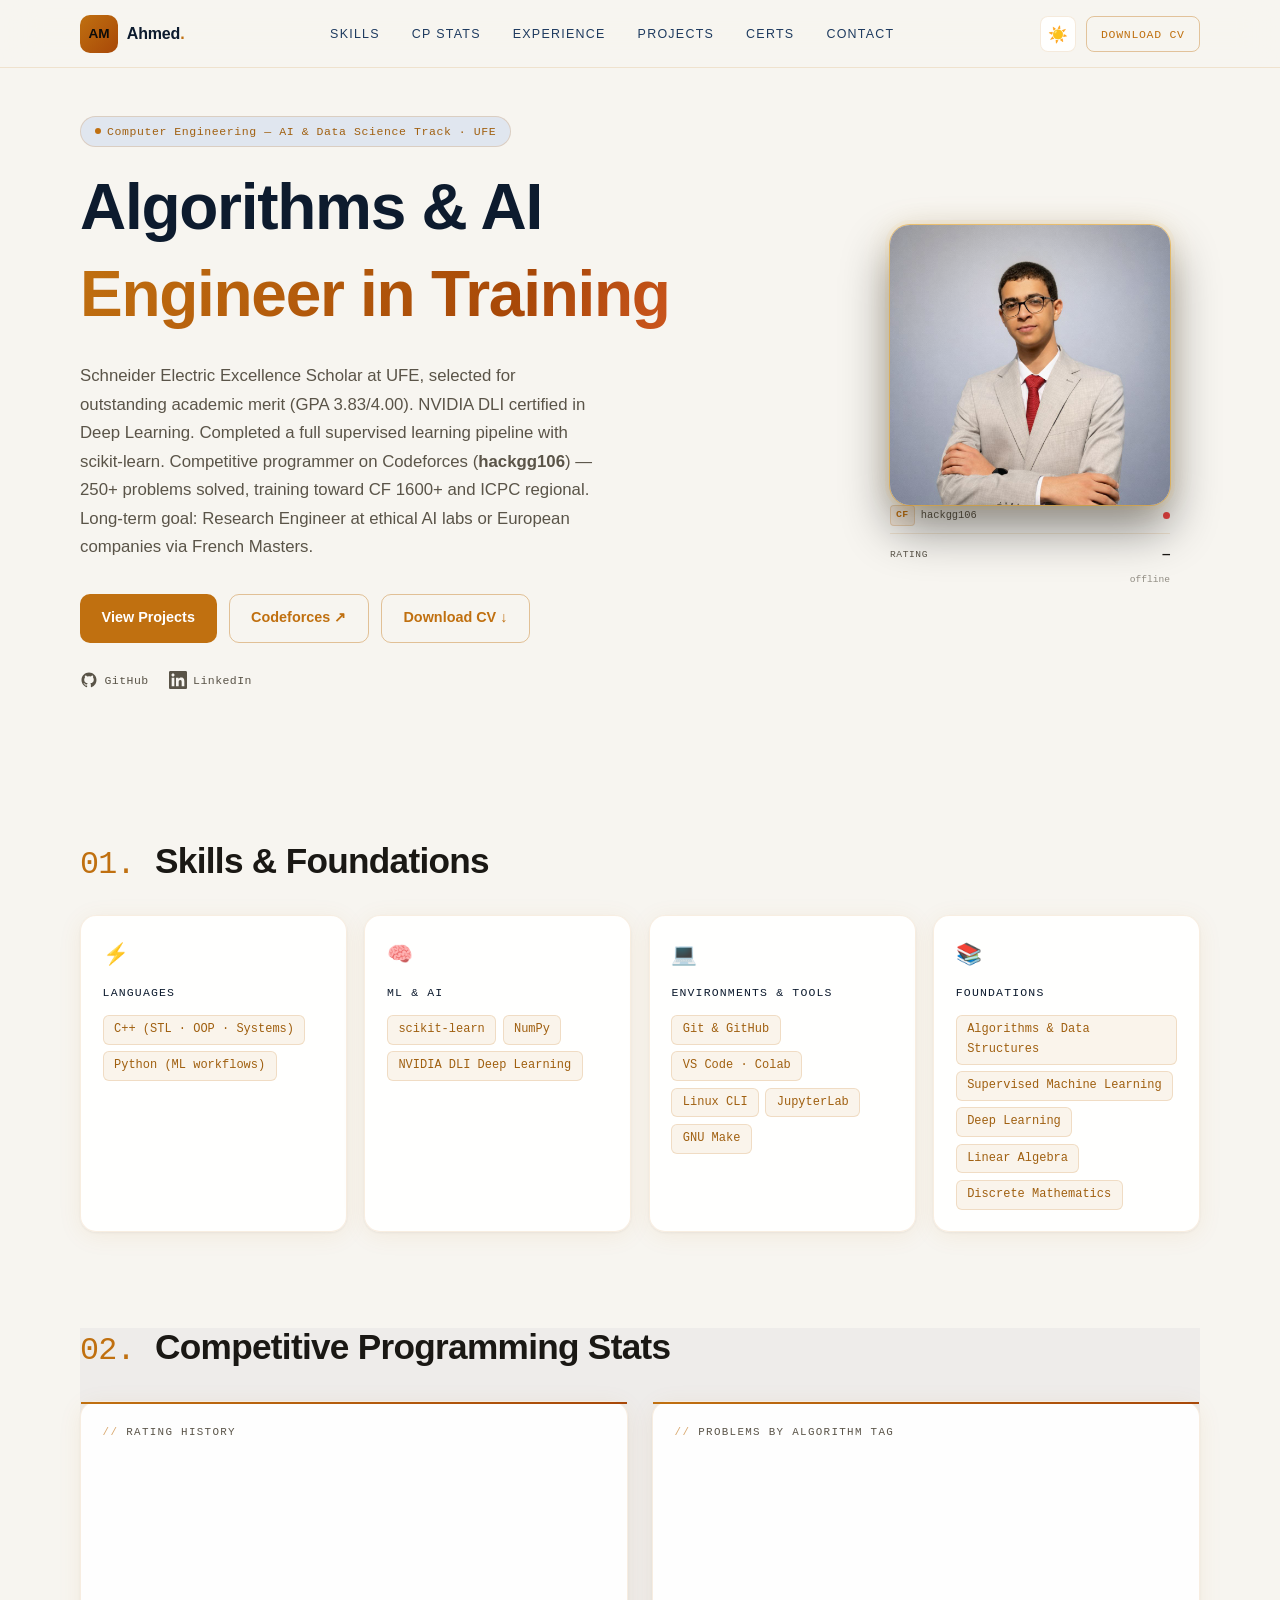
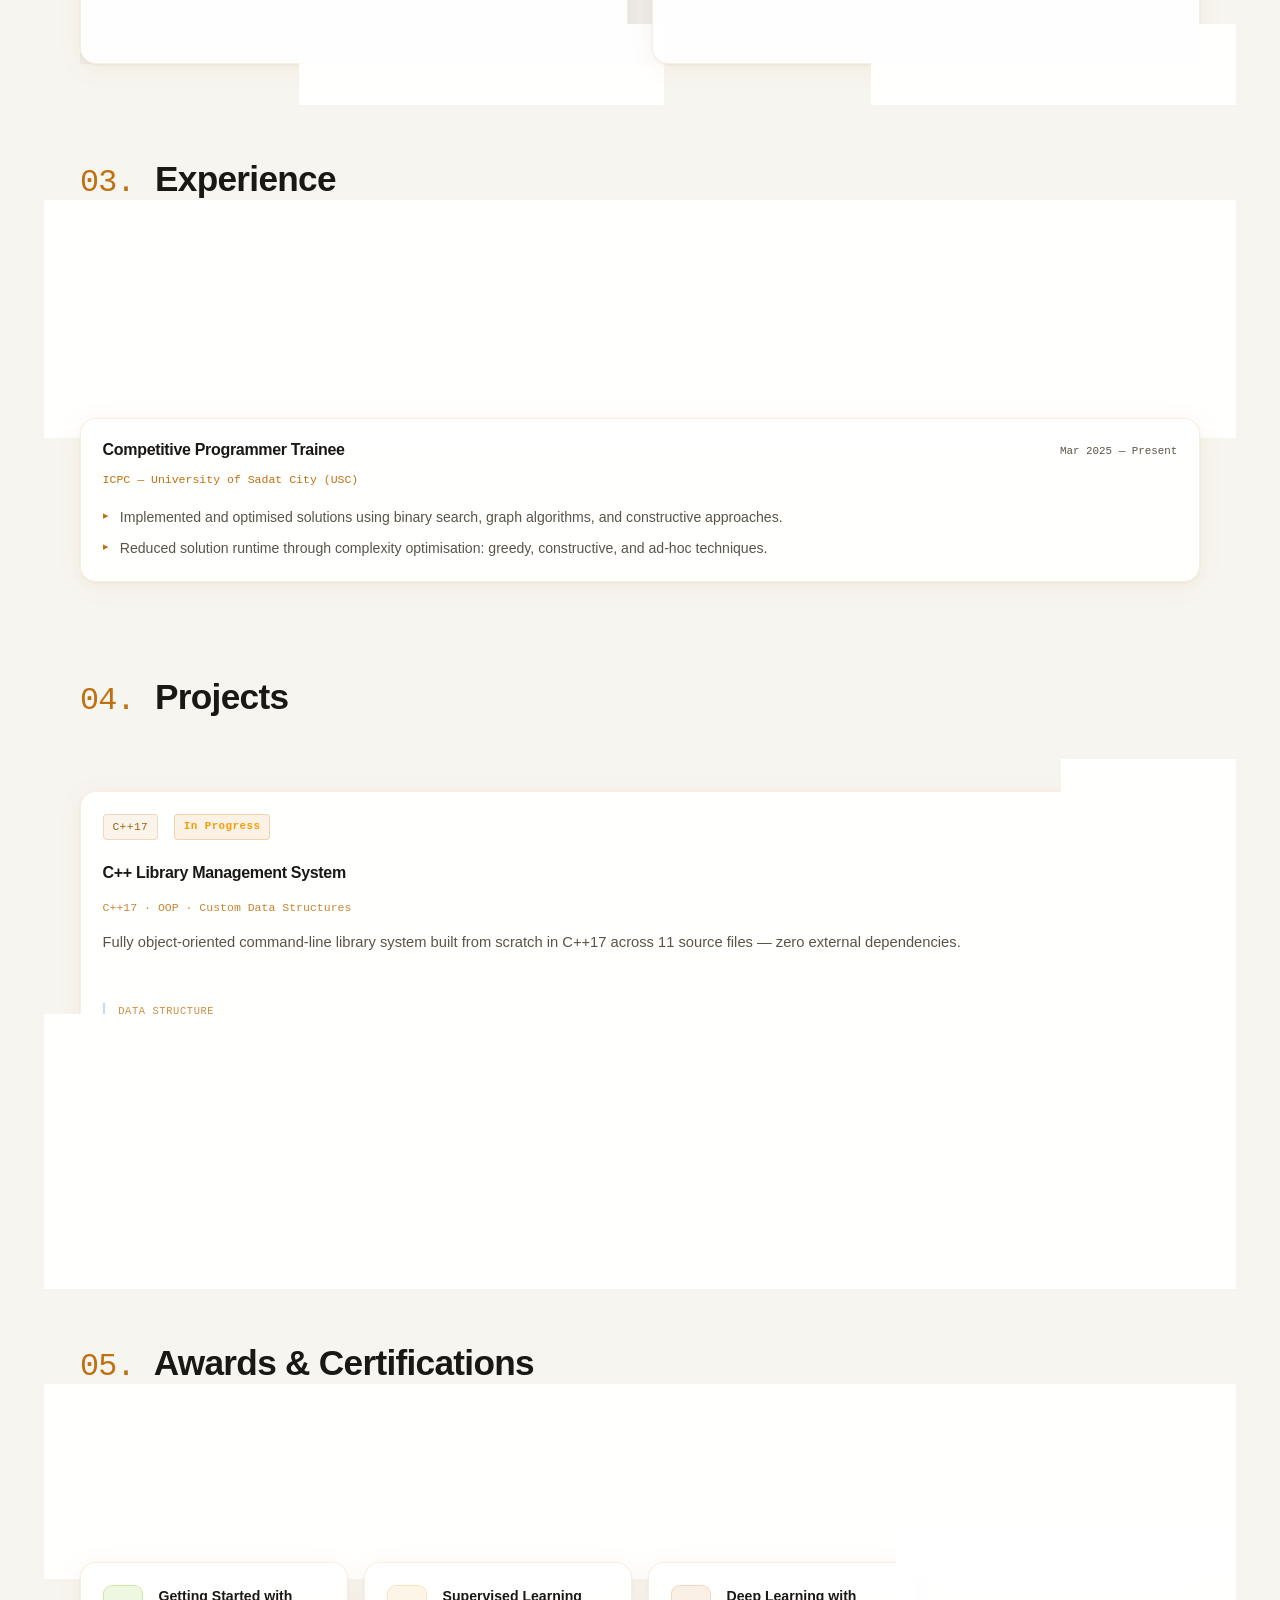
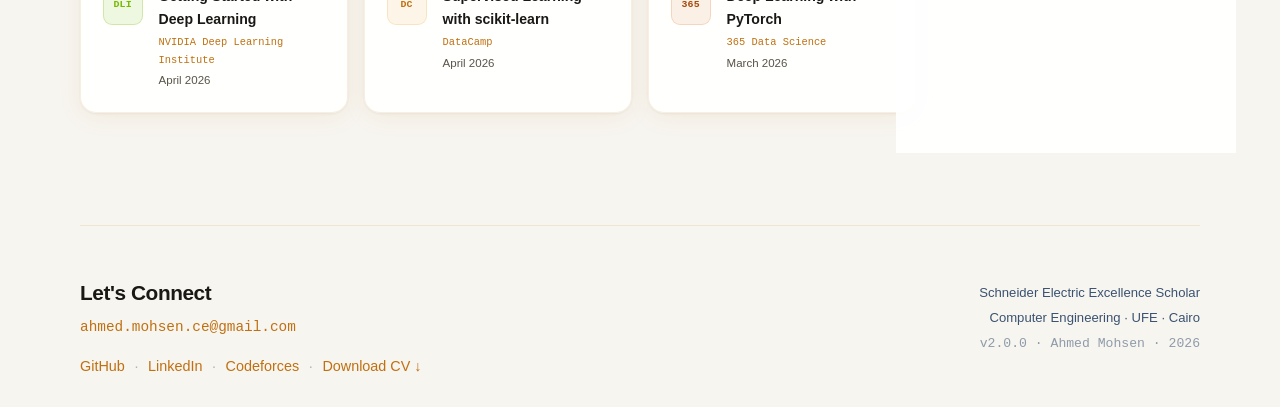
==== commit d24a1310: "Remove 'reveal' class from competitive programming cards" ====
--- a/index.html
+++ b/index.html
@@ -185,12 +185,12 @@
     <h2 id="cf-stats-title"><span class="sec-num">02.</span> Competitive Programming Stats</h2>
     <div class="cf-viz-grid">
 
-      <div class="card cf-viz-card reveal">
+      <div class="card cf-viz-card">
         <div class="cf-viz-title">Rating History</div>
         <div id="cf-rating-chart"></div>
       </div>
 
-      <div class="card cf-viz-card reveal">
+      <div class="card cf-viz-card">
         <div class="cf-viz-title">Problems by Algorithm Tag</div>
         <div id="cf-tag-chart"></div>
       </div>
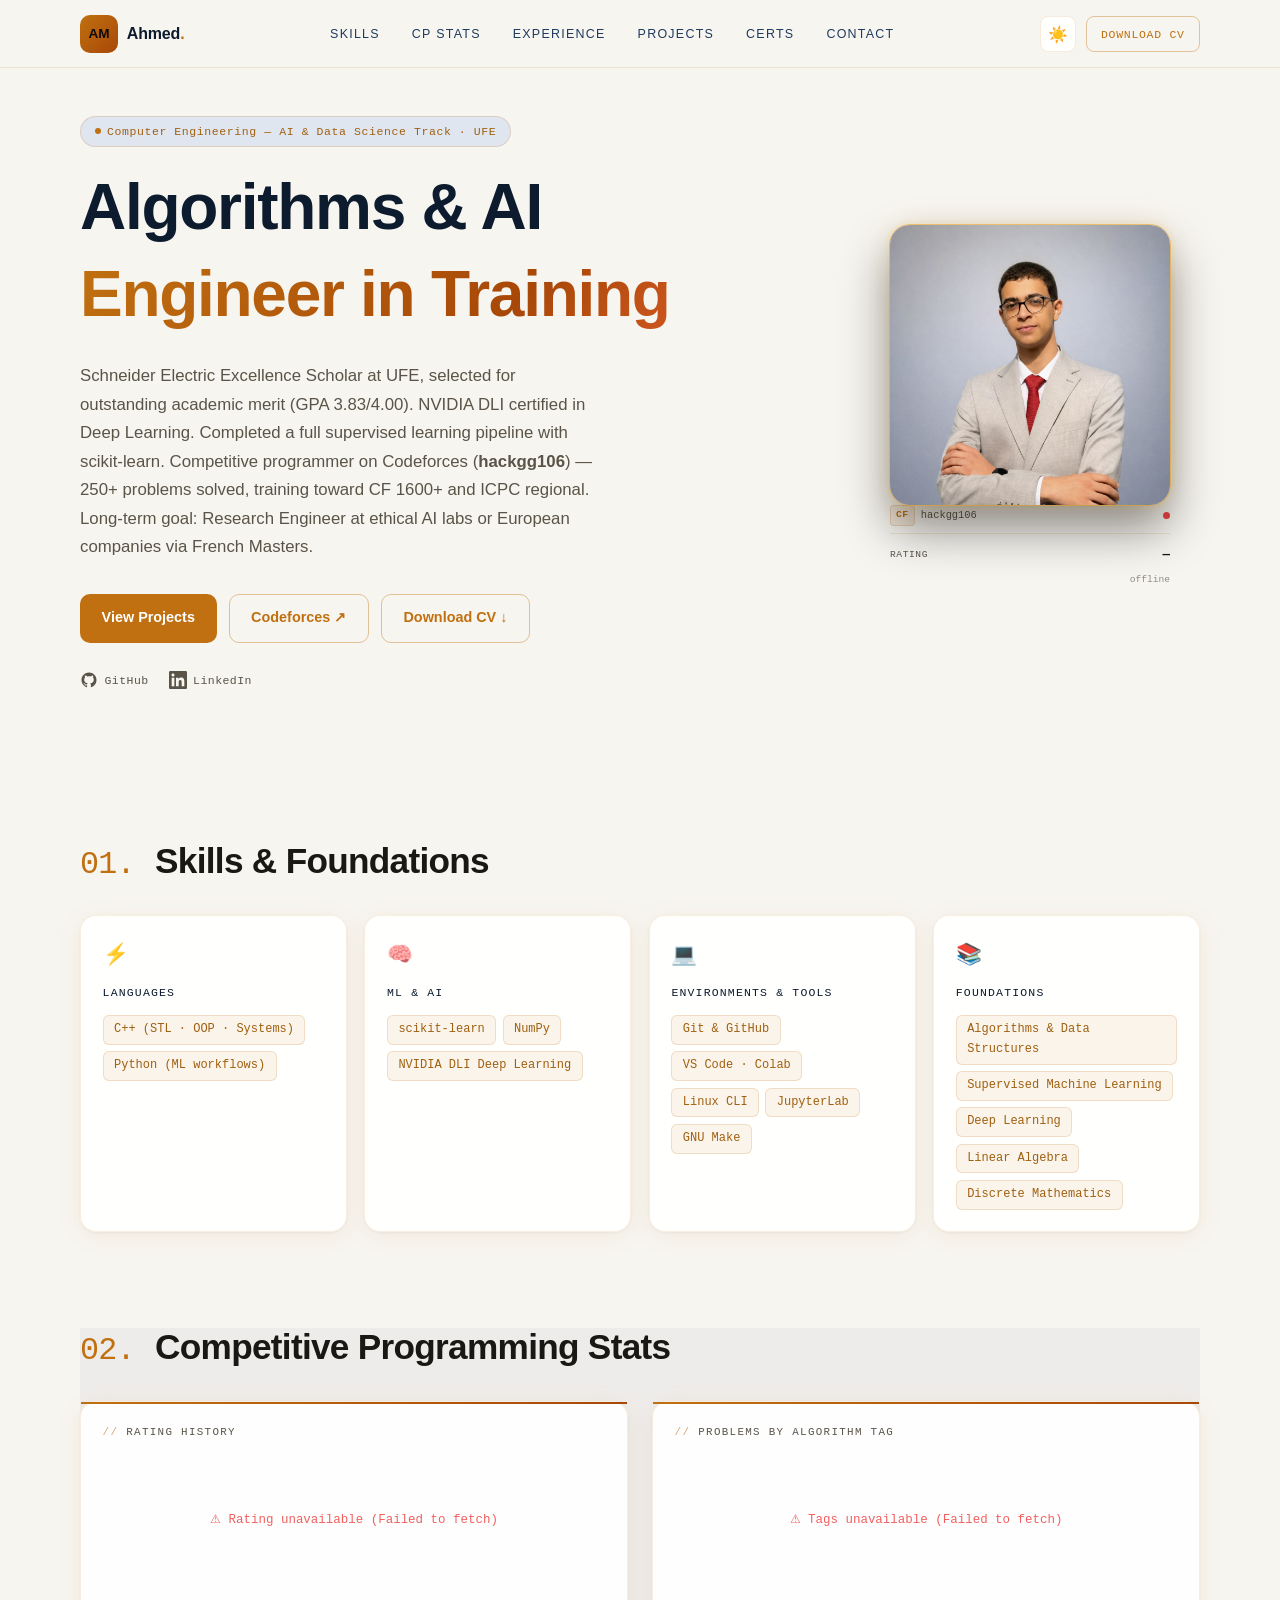
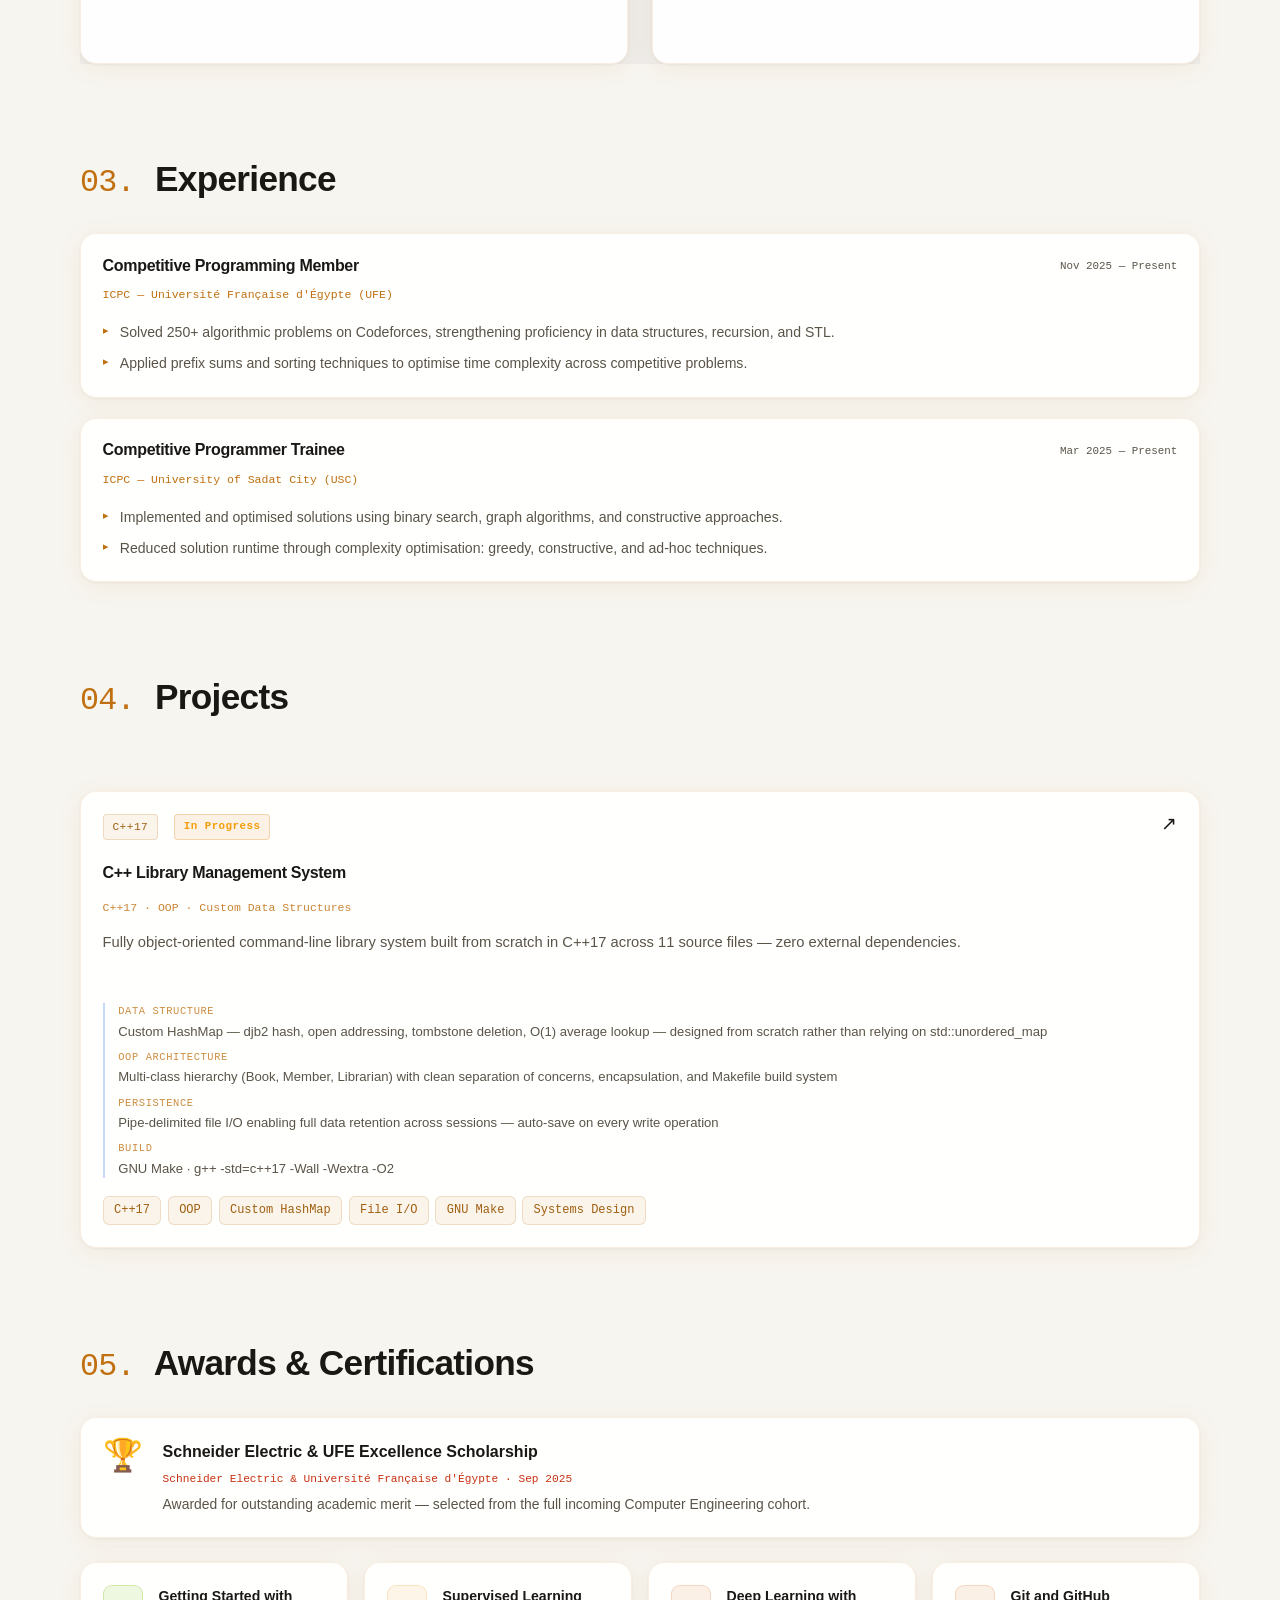
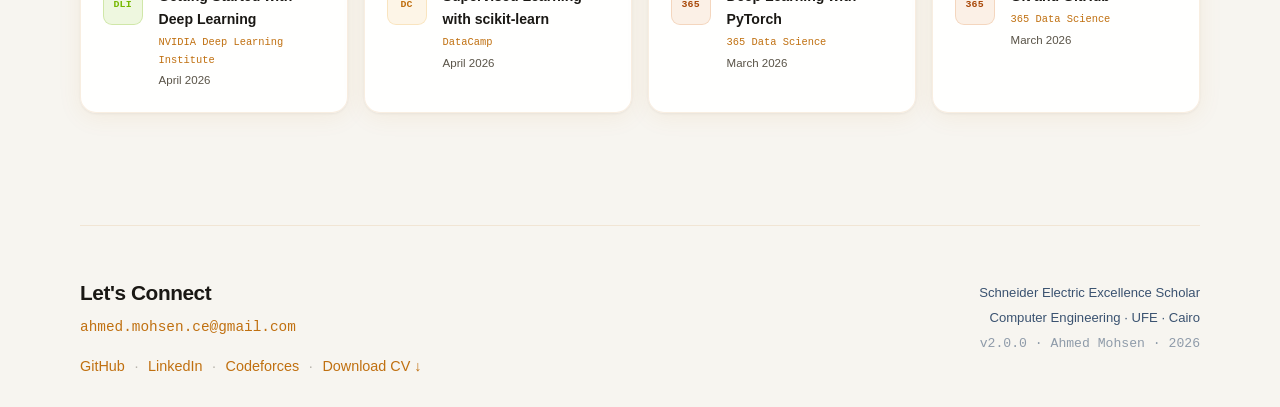
==== commit a85c6250: "Replace external scripts with inline CF visualization code" ====
--- a/index.html
+++ b/index.html
@@ -345,8 +345,345 @@
 
   <button id="scrollTop" class="scroll-top" aria-label="Scroll to top">&#8679;</button>
 
-  <script src="js/cf-viz.js"></script>
-  <script src="js/codeforces.js"></script>
-  <script src="js/main.js"></script>
+  <script>
+// js/cf-viz.js — CF visualizations for hackgg106
+// Plain unauthenticated fetch (same approach as codeforces.js which works)
+
+const CF_HANDLE = 'hackgg106';
+
+const light     = () => document.documentElement.classList.contains('light');
+const tAccent   = () => light() ? '#C07010' : '#E8A020';
+const tText2    = () => light() ? '#5A5448' : '#A09880';
+const tSurface  = () => light() ? '#ffffff' : '#1A1917';
+const tBorder   = () => light() ? 'rgba(192,112,16,0.2)' : 'rgba(220,160,60,0.18)';
+
+function ratingColor(r) {
+  if (!r || r < 1200) return '#808080';
+  if (r < 1400) return '#03a89e';
+  if (r < 1600) return '#0088ff';
+  if (r < 1900) return '#a500ff';
+  if (r < 2400) return '#ff8c00';
+  return '#ff3300';
+}
+function fmtDate(ts) {
+  return new Date(ts * 1000).toLocaleDateString('en-GB', { month: 'short', year: '2-digit' });
+}
+
+// Same fetchWithTimeout pattern as codeforces.js
+async function cfGet(path, ms = 10000) {
+  const ctrl  = new AbortController();
+  const timer = setTimeout(() => ctrl.abort(), ms);
+  try {
+    const res = await fetch('https://codeforces.com/api/' + path, { signal: ctrl.signal });
+    clearTimeout(timer);
+    if (!res.ok) throw new Error('HTTP ' + res.status);
+    const json = await res.json();
+    if (json.status !== 'OK') throw new Error(json.comment || 'CF error');
+    return json.result;
+  } catch (e) {
+    clearTimeout(timer);
+    throw e;
+  }
+}
+
+function skeleton(el) { el.innerHTML = '<div class="cf-skeleton"></div>'; }
+function errMsg(el, msg) {
+  el.innerHTML = '<p class="cf-viz-empty cf-viz-error">⚠ ' + msg + '</p>';
+}
+
+// ── RATING CHART ─────────────────────────────────────────────────────────────
+function renderRating(contests, wrap) {
+  if (!contests || !contests.length) {
+    wrap.innerHTML = '<p class="cf-viz-empty">No rated contests yet.</p>';
+    return;
+  }
+
+  const W  = Math.max(wrap.getBoundingClientRect().width || wrap.offsetWidth || wrap.parentElement?.offsetWidth || 400, 260);
+  const H  = 200;
+  const P  = { top: 20, right: 24, bottom: 36, left: 48 };
+  const cW = W - P.left - P.right;
+  const cH = H - P.top  - P.bottom;
+
+  const pts = contests.map(c => ({
+    ts: c.ratingUpdateTimeSeconds,
+    r:  c.newRating,
+    d:  c.newRating - c.oldRating,
+    n:  c.contestName,
+  }));
+
+  const minR  = Math.min(...pts.map(p => p.r)) - 60;
+  const maxR  = Math.max(...pts.map(p => p.r)) + 80;
+  const minT  = pts[0].ts;
+  const span  = (pts[pts.length-1].ts - minT) || 1;
+
+  const xp = t => P.left + ((t - minT) / span) * cW;
+  const yp = r => P.top  + cH - ((r - minR) / (maxR - minR)) * cH;
+
+  // Grid
+  const grid = [800,1000,1200,1400,1600,1900].filter(t => t > minR && t < maxR).map(t => {
+    const y = yp(t);
+    return `<line x1="${P.left}" y1="${y}" x2="${P.left+cW}" y2="${y}"
+              stroke="${ratingColor(t)}" stroke-width="0.6" stroke-dasharray="3,5" opacity="0.3"/>
+            <text x="${P.left-4}" y="${y+3.5}" text-anchor="end" font-size="8"
+              font-family="JetBrains Mono,monospace" fill="${ratingColor(t)}" opacity="0.65">${t}</text>`;
+  }).join('');
+
+  const lineD = pts.map((p,i) => `${i?'L':'M'} ${xp(p.ts).toFixed(1)},${yp(p.r).toFixed(1)}`).join(' ');
+  const last  = pts[pts.length-1];
+  const areaD = lineD + ` L ${xp(last.ts).toFixed(1)},${P.top+cH} L ${xp(pts[0].ts).toFixed(1)},${P.top+cH} Z`;
+
+  const dots = pts.map(p => {
+    const x = xp(p.ts), y = yp(p.r);
+    const ds = (p.d >= 0 ? '+' : '') + p.d;
+    const dc = p.d >= 0 ? '#22c55e' : '#ef4444';
+    const tw = 164, th = 50;
+    const tx = x + tw > W - 4 ? x - tw - 6 : x + 6;
+    const ty = Math.max(P.top+2, y - th - 4);
+    const nm = p.n.length > 30 ? p.n.slice(0,30)+'…' : p.n;
+    return `<g class="cfr-dot">
+      <circle cx="${x}" cy="${y}" r="4.5" fill="${ratingColor(p.r)}"
+        stroke="${tSurface()}" stroke-width="1.5"/>
+      <circle cx="${x}" cy="${y}" r="13" fill="transparent" style="cursor:pointer"/>
+      <g class="cfr-tip" style="display:none;pointer-events:none">
+        <rect x="${tx}" y="${ty}" width="${tw}" height="${th}" rx="7"
+          fill="${tSurface()}" stroke="${tBorder()}" stroke-width="1"/>
+        <text x="${tx+9}" y="${ty+14}" font-size="8.5"
+          font-family="JetBrains Mono,monospace" fill="${tText2()}">${fmtDate(p.ts)}</text>
+        <text x="${tx+9}" y="${ty+28}" font-size="10.5" font-weight="700"
+          font-family="JetBrains Mono,monospace" fill="${ratingColor(p.r)}">${p.r}
+          <tspan fill="${dc}" font-size="9">(${ds})</tspan></text>
+        <text x="${tx+9}" y="${ty+41}" font-size="7.5"
+          font-family="JetBrains Mono,monospace" fill="${tText2()}">${nm}</text>
+      </g>
+    </g>`;
+  }).join('');
+
+  const step  = Math.max(1, Math.floor(pts.length / 5));
+  const xlbls = pts.filter((_,i) => i%step===0 || i===pts.length-1)
+    .map(p => `<text x="${xp(p.ts).toFixed(1)}" y="${H-4}" text-anchor="middle"
+      font-size="8" font-family="JetBrains Mono,monospace" fill="${tText2()}">${fmtDate(p.ts)}</text>`).join('');
+
+  const lx = xp(last.ts), ly = yp(last.r);
+  const gid = 'g' + (Math.random()*1e6|0);
+
+  wrap.innerHTML = `
+    <svg viewBox="0 0 ${W} ${H}" width="100%" style="overflow:visible;display:block">
+      <defs>
+        <linearGradient id="${gid}" x1="0" y1="0" x2="0" y2="1">
+          <stop offset="0%"   stop-color="${tAccent()}" stop-opacity="0.28"/>
+          <stop offset="100%" stop-color="${tAccent()}" stop-opacity="0.01"/>
+        </linearGradient>
+      </defs>
+      ${grid}
+      <path d="${areaD}" fill="url(#${gid})"/>
+      <path d="${lineD}" fill="none" stroke="${tAccent()}"
+        stroke-width="2.2" stroke-linejoin="round" stroke-linecap="round"/>
+      ${dots}
+      ${xlbls}
+      <text x="${lx+52 > W-4 ? lx-52 : lx+6}" y="${ly-7}" font-size="11" font-weight="700"
+        font-family="JetBrains Mono,monospace" fill="${ratingColor(last.r)}">${last.r}</text>
+    </svg>`;
+
+  wrap.querySelectorAll('.cfr-dot').forEach(dot => {
+    const tip = dot.querySelector('.cfr-tip');
+    dot.addEventListener('mouseenter', () => tip && (tip.style.display = ''));
+    dot.addEventListener('mouseleave', () => tip && (tip.style.display = 'none'));
+  });
+}
+
+// ── TAG CHART ────────────────────────────────────────────────────────────────
+const SKIP = new Set(['*special problem','interactive','2-sat']);
+const TCOL = {
+  'implementation':'#E8A020','math':'#D4701A','greedy':'#22c55e',
+  'dp':'#3b82f6','graphs':'#a855f7','data structures':'#06b6d4',
+  'brute force':'#f59e0b','constructive algorithms':'#10b981',
+  'sortings':'#8b5cf6','binary search':'#ec4899',
+  'number theory':'#14b8a6','strings':'#f97316',
+  'dfs and similar':'#6366f1','trees':'#84cc16',
+  'two pointers':'#eab308','bitmasks':'#e11d48',
+};
+
+function renderTags(subs, wrap) {
+  const seen = new Map();
+  for (const s of subs) {
+    if (s.verdict !== 'OK') continue;
+    const id = s.problem.contestId + '_' + s.problem.index;
+    if (!seen.has(id)) seen.set(id, s.problem.tags || []);
+  }
+  const total = seen.size;
+  const cnt = {};
+  for (const [,tags] of seen)
+    for (const t of tags)
+      if (!SKIP.has(t)) cnt[t] = (cnt[t]||0) + 1;
+
+  if (!Object.keys(cnt).length) {
+    wrap.innerHTML = '<p class="cf-viz-empty">No tagged problems found.</p>';
+    return;
+  }
+
+  const sorted = Object.entries(cnt).sort((a,b)=>b[1]-a[1]).slice(0,12);
+  const mx = sorted[0][1];
+
+  wrap.innerHTML = `
+    <div class="cf-tag-meta">
+      <span class="cf-tag-total">
+        <span style="color:${tAccent()};font-weight:700">${total}</span>&nbsp;unique problems
+      </span>
+      <span class="cf-tag-note">top ${sorted.length} tags</span>
+    </div>
+    <div class="cf-tag-list">
+      ${sorted.map(([tag,n],i) => {
+        const pct = (n/mx*100).toFixed(1);
+        const col = TCOL[tag] || '#A09880';
+        return `<div class="cf-tag-row" style="animation-delay:${i*50}ms">
+          <div class="cf-tag-label" title="${tag}">${tag}</div>
+          <div class="cf-tag-bar-wrap">
+            <div class="cf-tag-bar" data-pct="${pct}" style="background:${col};width:0"></div>
+          </div>
+          <div class="cf-tag-count" style="color:${col}">${n}</div>
+        </div>`;
+      }).join('')}
+    </div>`;
+
+  requestAnimationFrame(() => requestAnimationFrame(() => {
+    wrap.querySelectorAll('.cf-tag-bar').forEach((b,i) => {
+      b.style.transition = `width 0.85s cubic-bezier(0.16,1,0.3,1) ${i*50}ms`;
+      b.style.width = b.dataset.pct + '%';
+    });
+  }));
+}
+
+// ── INIT ─────────────────────────────────────────────────────────────────────
+async function initCFViz() {
+  const rEl = document.getElementById('cf-rating-chart');
+  const tEl = document.getElementById('cf-tag-chart');
+  if (!rEl && !tEl) return;
+
+  if (rEl) skeleton(rEl);
+  if (tEl) skeleton(tEl);
+
+  const [rRes, sRes] = await Promise.allSettled([
+    rEl ? cfGet('user.rating?handle=' + CF_HANDLE) : Promise.resolve(null),
+    tEl ? cfGet('user.status?handle=' + CF_HANDLE + '&from=1&count=10000', 14000) : Promise.resolve(null),
+  ]);
+
+  if (rEl) {
+    if (rRes.status === 'fulfilled' && rRes.value) renderRating(rRes.value, rEl);
+    else errMsg(rEl, 'Rating unavailable (' + (rRes.reason?.message || 'offline') + ')');
+  }
+  if (tEl) {
+    if (sRes.status === 'fulfilled' && sRes.value) renderTags(sRes.value, tEl);
+    else errMsg(tEl, 'Tags unavailable (' + (sRes.reason?.message || 'offline') + ')');
+  }
+}
+
+if (document.readyState === 'loading') {
+  document.addEventListener('DOMContentLoaded', initCFViz);
+} else {
+  initCFViz();
+}
+
+  </script>
+  <script>
+// js/codeforces.js — Live CF stats for hackgg106
+// Shows: rating always | rank only if pupil (1200+) or above | no problems count
+
+const HANDLE = 'hackgg106';
+const SHOW_RANK = ['pupil','specialist','expert','candidate master',
+                   'master','international master','grandmaster',
+                   'international grandmaster','legendary grandmaster'];
+
+async function fetchWithTimeout(url, ms=6000) {
+  const ctrl = new AbortController();
+  const id = setTimeout(() => ctrl.abort(), ms);
+  try { const r = await fetch(url, {signal:ctrl.signal}); clearTimeout(id); return r; }
+  catch(e) { clearTimeout(id); throw e; }
+}
+
+function setEl(id, txt) { const e=document.getElementById(id); if(e) e.textContent=txt; }
+
+function setDot(state) {
+  const dot=document.getElementById('cf-status-dot');
+  const lbl=document.getElementById('cf-state');
+  if(!dot) return;
+  dot.className='cf-status-dot';
+  const map={online:['dot-online',''],offline:['dot-offline','offline'],slow:['dot-slow','slow']};
+  const [cls,txt]=map[state]||['dot-offline','unreachable'];
+  dot.classList.add(cls); dot.title=txt||'CF online';
+  if(lbl) lbl.textContent=txt;
+}
+
+function colorRating(el, r) {
+  if(!el||r==null) return;
+  el.style.color=r>=2400?'#ff3300':r>=1900?'#ff8c00':r>=1600?'#a500ff':r>=1400?'#0088ff':r>=1200?'#03a89e':'#808080';
+}
+
+async function loadCF() {
+  try {
+    const res = await fetchWithTimeout(`https://codeforces.com/api/user.info?handles=${HANDLE}`);
+    if(!res.ok) throw new Error(`HTTP ${res.status}`);
+    const data = await res.json();
+    if(data.status!=='OK'||!data.result?.[0]) throw new Error('Bad data');
+    const u=data.result[0];
+    const rating=u.rating??null;
+    const rank=(u.rank??'').toLowerCase();
+    const ratingEl=document.getElementById('cf-rating');
+    setEl('cf-rating', rating!=null ? String(rating) : '—');
+    colorRating(ratingEl, rating);
+    const rankRow=document.getElementById('cf-rank-row');
+    if(rankRow) {
+      if(SHOW_RANK.includes(rank)) { setEl('cf-rank',rank.toUpperCase()); rankRow.style.display=''; }
+      else rankRow.style.display='none';
+    }
+    setDot('online');
+  } catch(err) {
+    setDot(err.message?.includes('abort')?'slow':'offline');
+    setEl('cf-rating','—');
+    const rankRow=document.getElementById('cf-rank-row');
+    if(rankRow) rankRow.style.display='none';
+  }
+}
+
+document.addEventListener('DOMContentLoaded', loadCF);
+
+  </script>
+  <script>
+document.addEventListener('DOMContentLoaded', () => {
+  // Theme
+  const root=document.documentElement, tb=document.getElementById('themeToggle');
+  if(tb){
+    const apply=l=>{l?root.classList.add('light'):root.classList.remove('light');tb.textContent=l?'☀️':'🌙';tb.setAttribute('aria-label',l?'Switch to dark mode':'Switch to light mode');try{localStorage.setItem('theme',l?'light':'dark');}catch(_){}};
+    apply(root.classList.contains('light'));
+    tb.addEventListener('click',()=>apply(!root.classList.contains('light')));
+  }
+  // Cursor
+  const cur=document.getElementById('cursor');
+  if(cur&&window.matchMedia('(hover:hover)').matches){
+    let rx=-9999,ry=-9999,cx=-9999,cy=-9999;
+    const lerp=(a,b,t)=>a+(b-a)*t;
+    window.addEventListener('mousemove',e=>{rx=e.clientX;ry=e.clientY;},{passive:true});
+    const tr=()=>{cx=lerp(cx,rx,0.12);cy=lerp(cy,ry,0.12);cur.style.left=cx+'px';cur.style.top=cy+'px';requestAnimationFrame(tr);};
+    requestAnimationFrame(tr);
+  } else if(cur) cur.style.display='none';
+  // Progress bar
+  const bar=document.getElementById('progress');
+  if(bar){const u=()=>{const d=document.documentElement,m=d.scrollHeight-d.clientHeight;bar.style.width=m>0?(d.scrollTop/m)*100+'%':'0%';};window.addEventListener('scroll',u,{passive:true});u();}
+  // Reveal
+  const ro=new IntersectionObserver((es,obs)=>{es.forEach(e=>{if(e.isIntersecting){e.target.classList.add('active');obs.unobserve(e.target);}});},{threshold:0.1,rootMargin:'0px 0px -40px 0px'});
+  document.querySelectorAll('.card,.skill-card,.project-card,.section h2,.profile-frame,.exp-card,.cert-card,.award-card,.cf-viz-card').forEach(el=>{el.classList.add('reveal');ro.observe(el);});
+  // Skill bars
+  const allBars=document.querySelectorAll('.skill-bar-group');
+  const bo=new IntersectionObserver((es,obs)=>{es.forEach(e=>{if(e.isIntersecting){const f=e.target.querySelector('.skill-bar-fill');if(f){const i=Array.from(allBars).indexOf(e.target);setTimeout(()=>{f.style.width=(f.dataset.w||0)+'%';},i*120);}e.target.classList.add('active');obs.unobserve(e.target);}});},{threshold:0.15});
+  allBars.forEach(g=>bo.observe(g));
+  // Nav active
+  const nl=document.querySelectorAll('.nav-links a');
+  const so=new IntersectionObserver(es=>{es.forEach(e=>{if(e.isIntersecting){const id=e.target.id;nl.forEach(a=>a.classList.toggle('active',a.getAttribute('href')==='#'+id));}});},{threshold:0.35,rootMargin:'0px 0px -60% 0px'});
+  document.querySelectorAll('section[id],header[id],footer[id]').forEach(s=>so.observe(s));
+  // Scroll top
+  const st=document.getElementById('scrollTop');
+  if(st){window.addEventListener('scroll',()=>st.classList.toggle('visible',window.scrollY>400),{passive:true});st.addEventListener('click',()=>window.scrollTo({top:0,behavior:'smooth'}));}
+});
+
+  </script>
 </body>
 </html>
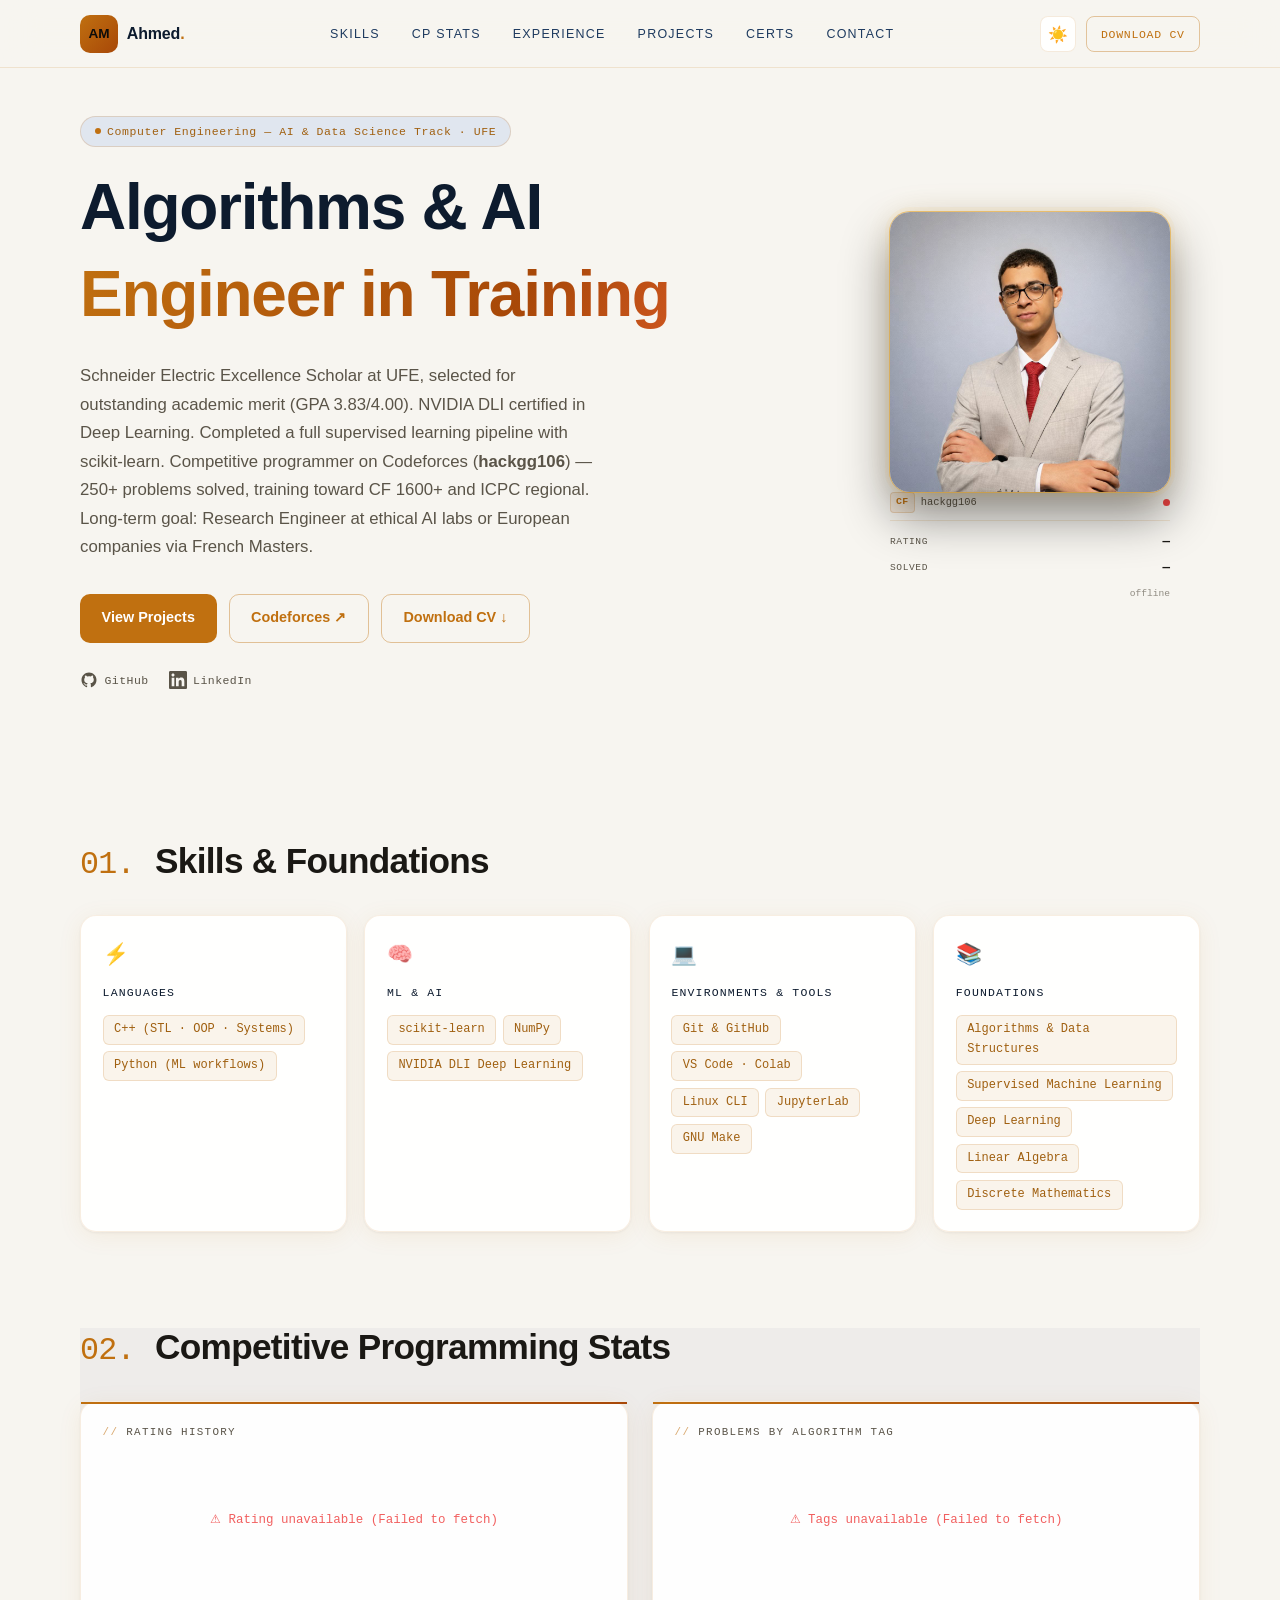
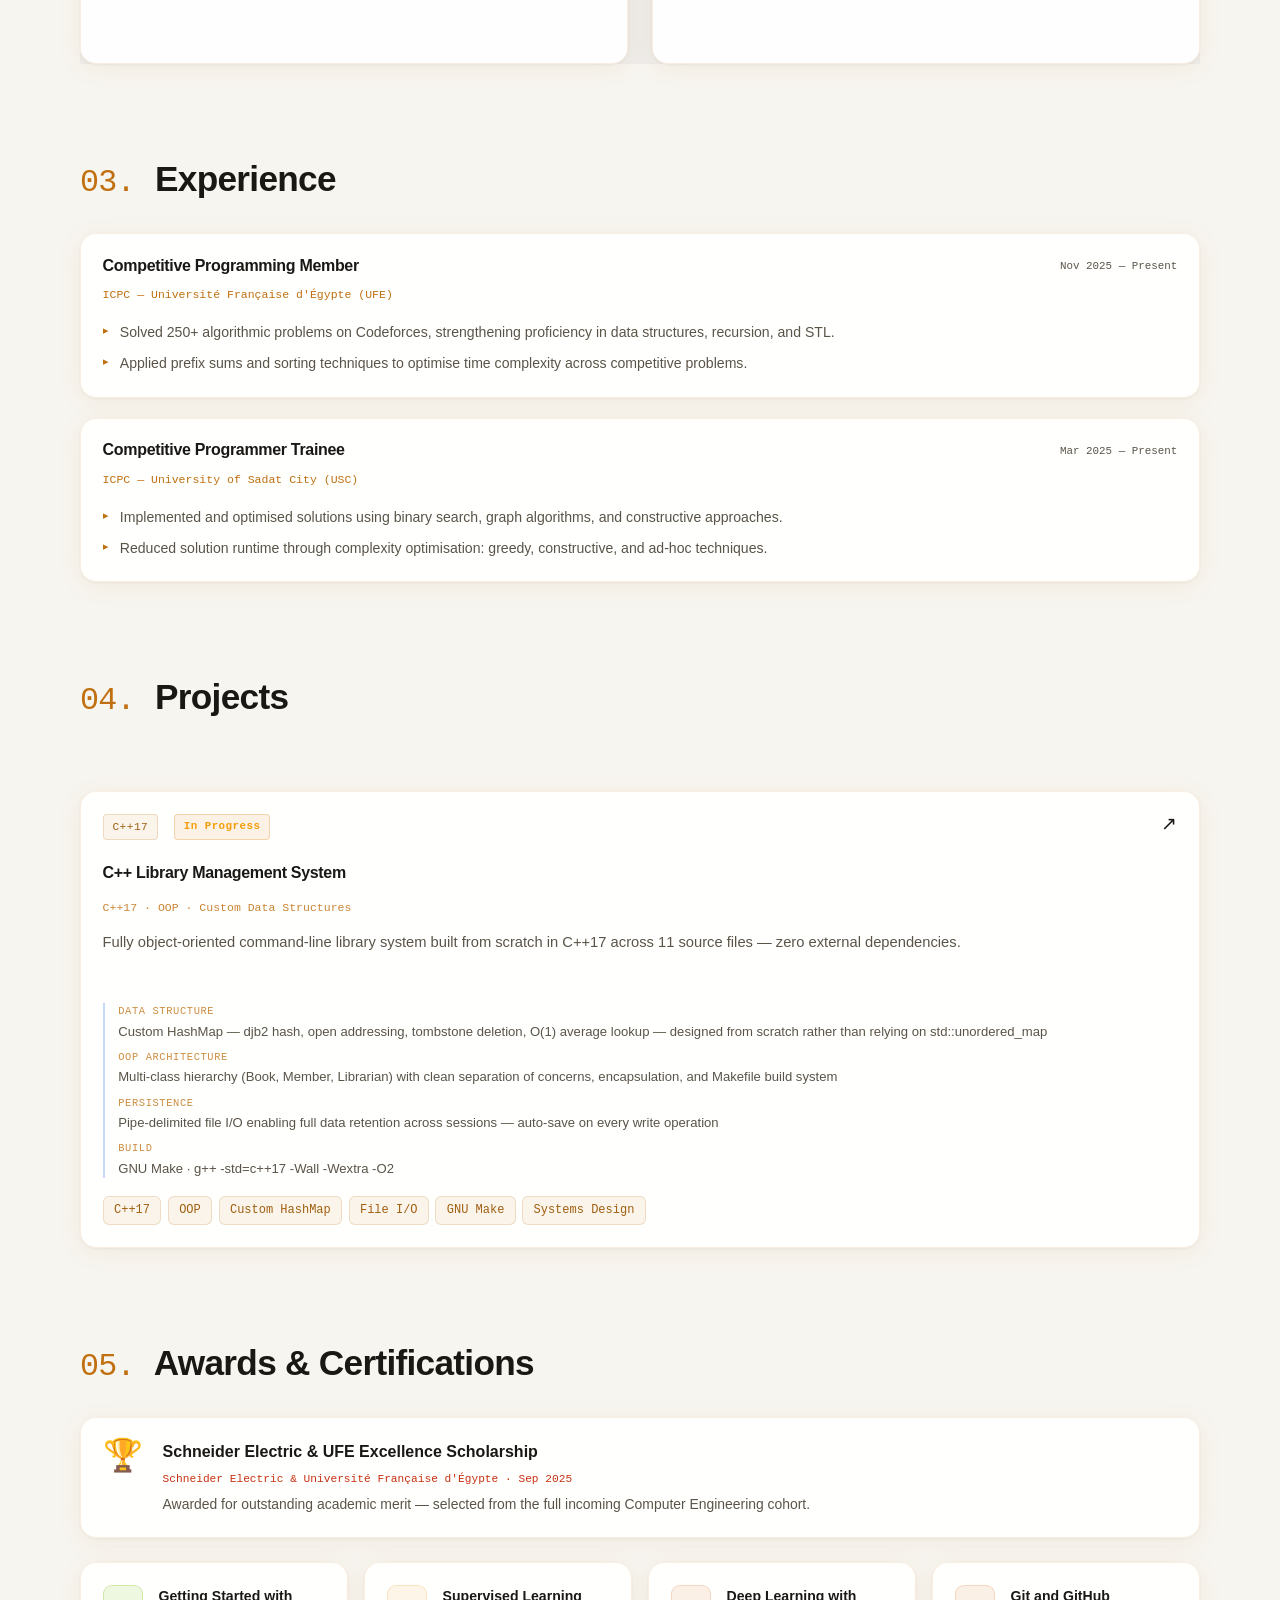
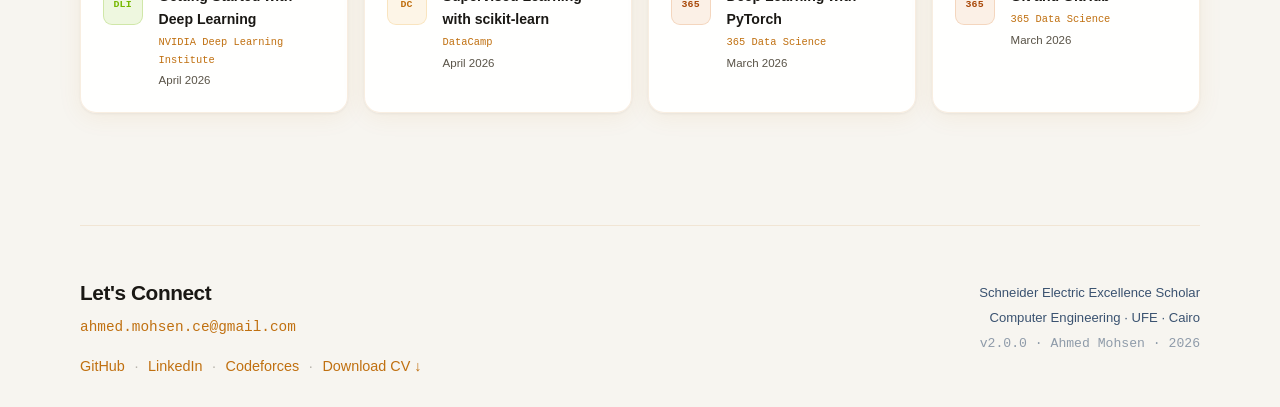
==== commit 06e01b3d: "Add solved problems count display Added a new section to display the number of solved problems and u" ====
--- a/index.html
+++ b/index.html
@@ -123,6 +123,10 @@
               <span class="cf-label">Rating</span>
               <span class="cf-val" id="cf-rating">—</span>
             </div>
+            <div class="cf-row">
+              <span class="cf-label">Solved</span>
+              <span class="cf-val" id="cf-solved-count">—</span>
+            </div>
             <div class="cf-row" id="cf-rank-row" style="display:none">
               <span class="cf-label">Rank</span>
               <span class="cf-val cf-rank-val" id="cf-rank">—</span>
@@ -525,9 +529,9 @@
   const mx = sorted[0][1];
 
   wrap.innerHTML = `
-    <div class="cf-tag-meta">
+    <div class="cf-tag-meta" style="display:none">
       <span class="cf-tag-total">
-        <span style="color:${tAccent()};font-weight:700">${total}</span>&nbsp;unique problems
+        <span style="color:${tAccent()};font-weight:700">${total}</span>&nbsp;problems
       </span>
       <span class="cf-tag-note">top ${sorted.length} tags</span>
     </div>
@@ -634,6 +638,24 @@
     if(rankRow) {
       if(SHOW_RANK.includes(rank)) { setEl('cf-rank',rank.toUpperCase()); rankRow.style.display=''; }
       else rankRow.style.display='none';
+    }
+    // Fetch solved count
+    try {
+      const subRes = await fetchWithTimeout(`https://codeforces.com/api/user.status?handle=${HANDLE}&from=1&count=10000`, 10000);
+      if (subRes.ok) {
+        const subData = await subRes.json();
+        if (subData.status === 'OK') {
+          const solvedSet = new Set();
+          for (const s of subData.result) {
+            if (s.verdict === 'OK') solvedSet.add(s.problem.contestId + '_' + s.problem.index);
+          }
+          const solvedEl = document.getElementById('cf-solved-count');
+          if (solvedEl) solvedEl.textContent = solvedSet.size;
+        }
+      }
+    } catch(_) {
+      const solvedEl = document.getElementById('cf-solved-count');
+      if (solvedEl) solvedEl.textContent = '—';
     }
     setDot('online');
   } catch(err) {
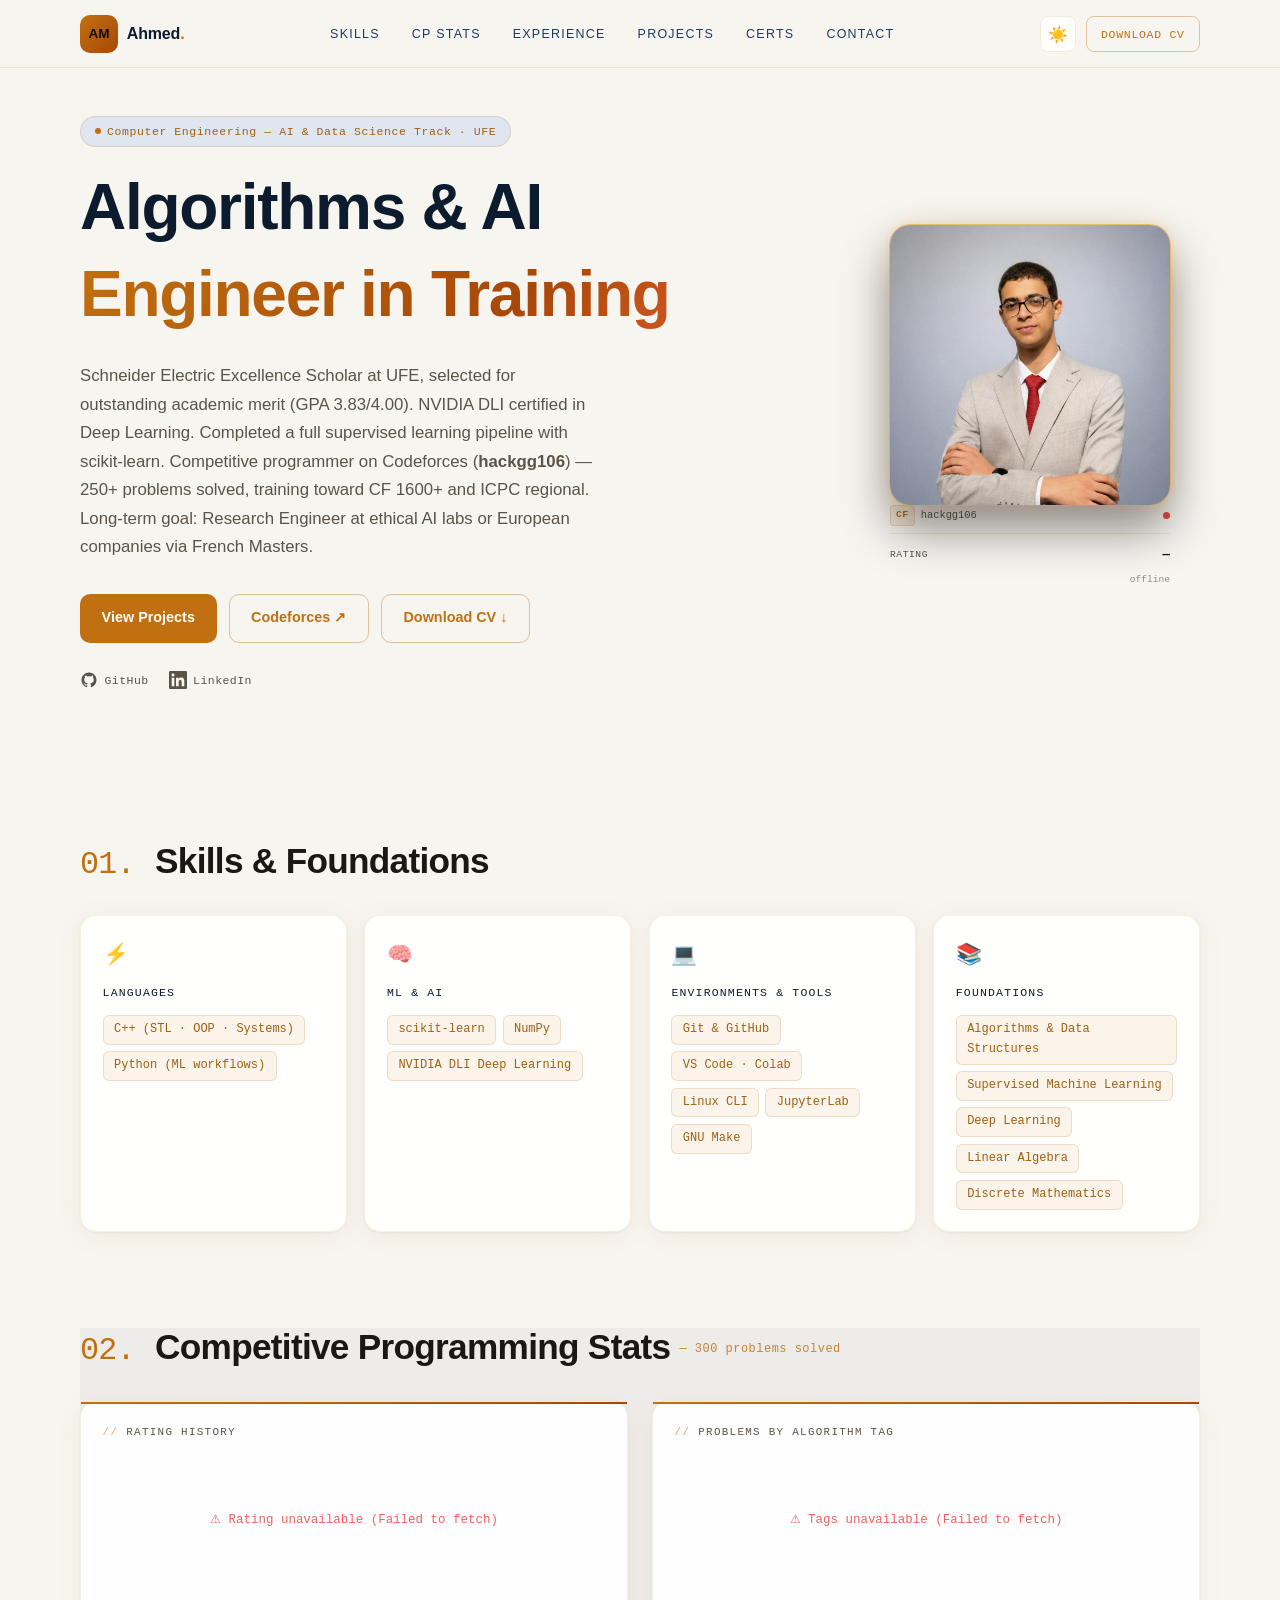
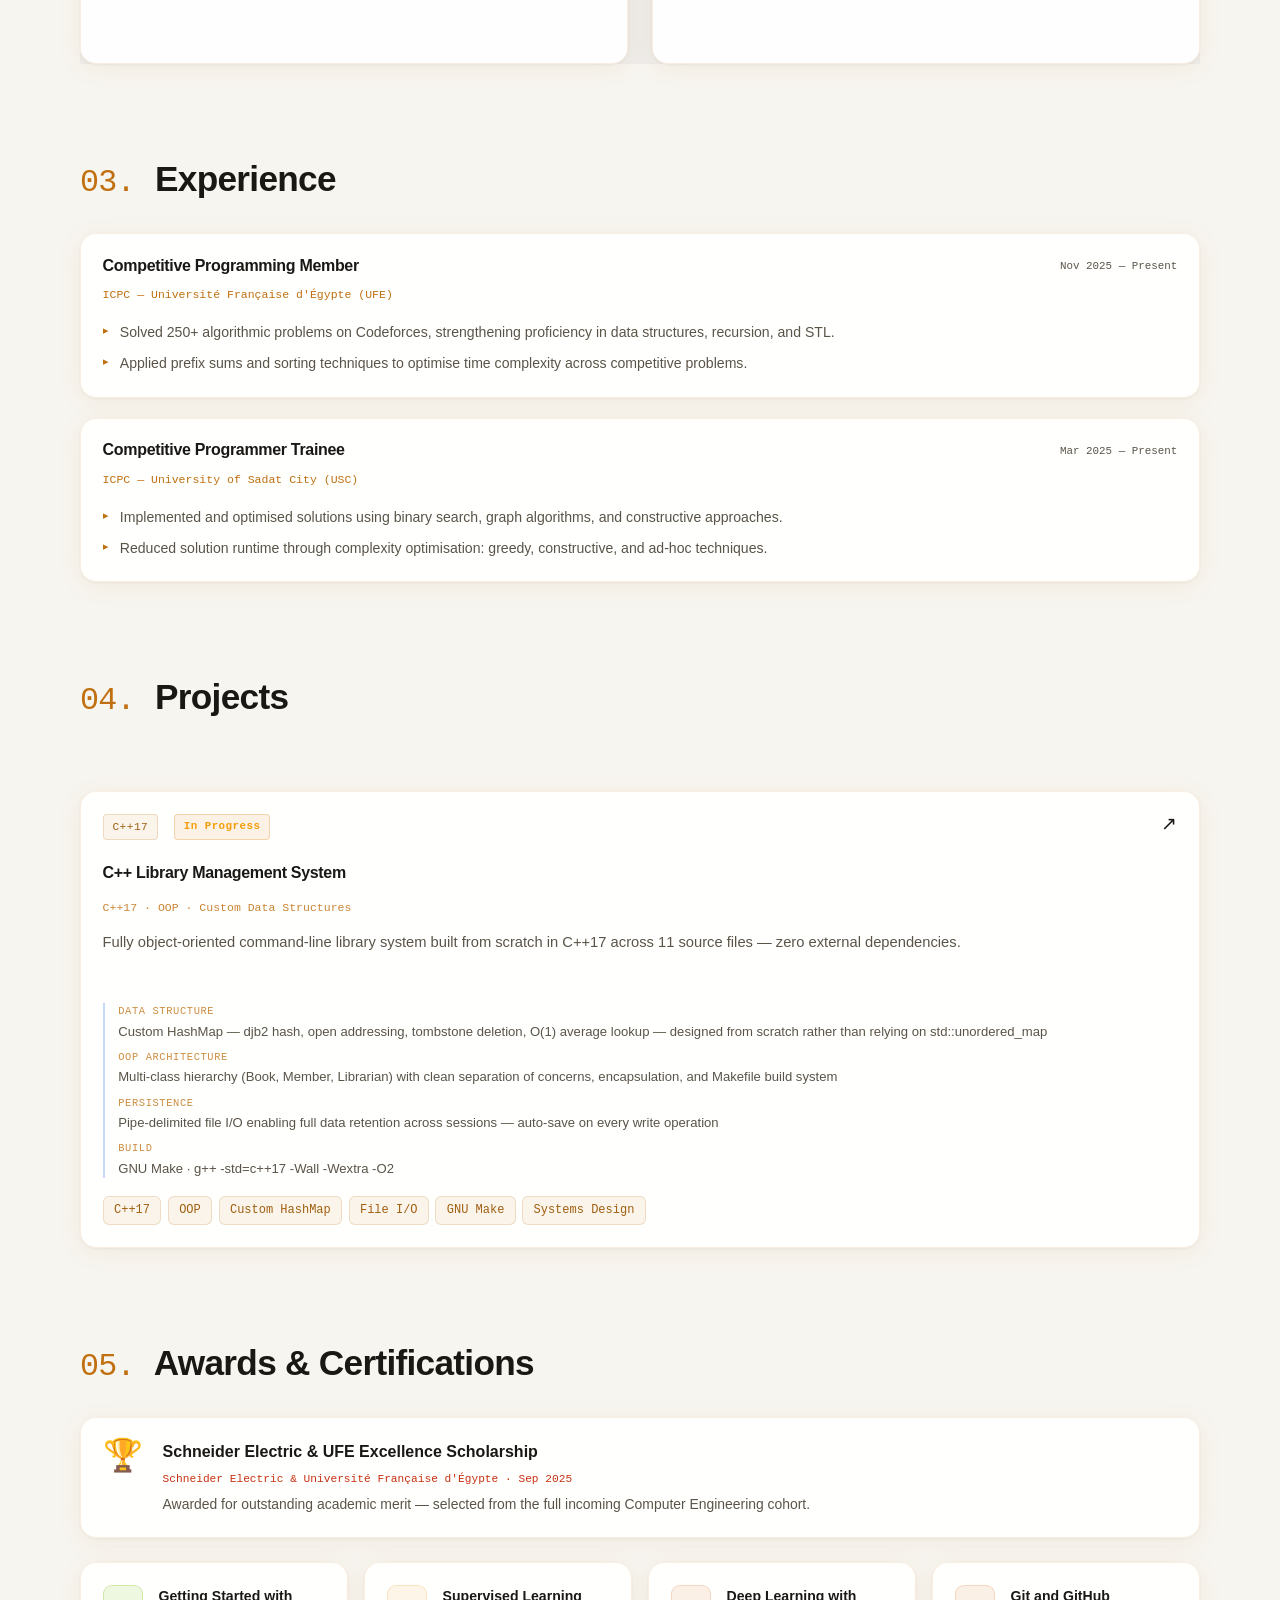
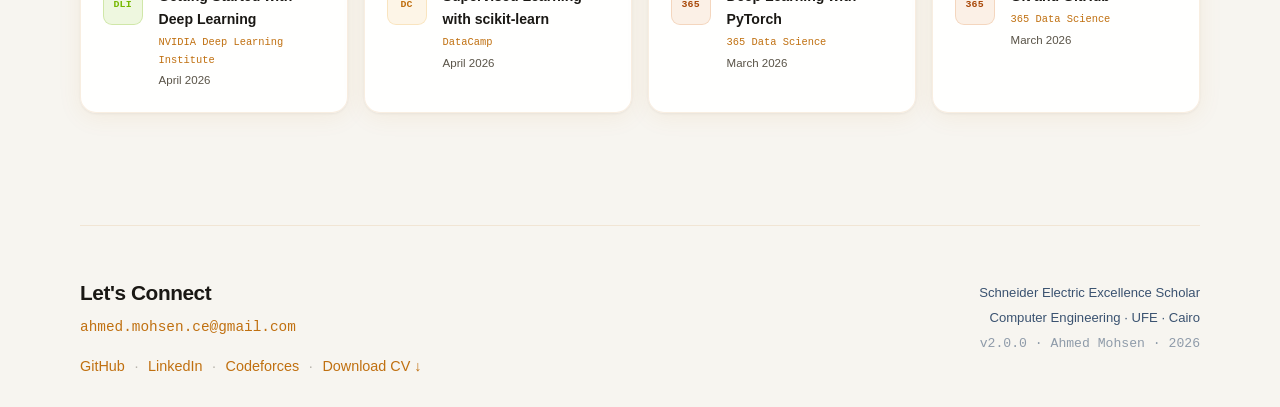
==== commit 3fc49020: "Remove solved count section and update stats title" ====
--- a/index.html
+++ b/index.html
@@ -123,11 +123,7 @@
               <span class="cf-label">Rating</span>
               <span class="cf-val" id="cf-rating">—</span>
             </div>
-            <div class="cf-row">
-              <span class="cf-label">Solved</span>
-              <span class="cf-val" id="cf-solved-count">—</span>
-            </div>
-            <div class="cf-row" id="cf-rank-row" style="display:none">
+<div class="cf-row" id="cf-rank-row" style="display:none">
               <span class="cf-label">Rank</span>
               <span class="cf-val cf-rank-val" id="cf-rank">—</span>
             </div>
@@ -186,7 +182,7 @@
 
   <!-- CF STATS -->
   <section id="cf-stats" class="section container" aria-labelledby="cf-stats-title">
-    <h2 id="cf-stats-title"><span class="sec-num">02.</span> Competitive Programming Stats</h2>
+    <h2 id="cf-stats-title"><span class="sec-num">02.</span> Competitive Programming Stats <span style="font-family:var(--font-mono);font-size:0.75rem;font-weight:500;color:var(--accent);letter-spacing:0.04em;vertical-align:middle;opacity:0.85;">— 300 problems solved</span></h2>
     <div class="cf-viz-grid">
 
       <div class="card cf-viz-card">
@@ -544,7 +540,6 @@
           <div class="cf-tag-bar-wrap">
             <div class="cf-tag-bar" data-pct="${pct}" style="background:${col};width:0"></div>
           </div>
-          <div class="cf-tag-count" style="color:${col}">${n}</div>
         </div>`;
       }).join('')}
     </div>`;
@@ -638,24 +633,6 @@
     if(rankRow) {
       if(SHOW_RANK.includes(rank)) { setEl('cf-rank',rank.toUpperCase()); rankRow.style.display=''; }
       else rankRow.style.display='none';
-    }
-    // Fetch solved count
-    try {
-      const subRes = await fetchWithTimeout(`https://codeforces.com/api/user.status?handle=${HANDLE}&from=1&count=10000`, 10000);
-      if (subRes.ok) {
-        const subData = await subRes.json();
-        if (subData.status === 'OK') {
-          const solvedSet = new Set();
-          for (const s of subData.result) {
-            if (s.verdict === 'OK') solvedSet.add(s.problem.contestId + '_' + s.problem.index);
-          }
-          const solvedEl = document.getElementById('cf-solved-count');
-          if (solvedEl) solvedEl.textContent = solvedSet.size;
-        }
-      }
-    } catch(_) {
-      const solvedEl = document.getElementById('cf-solved-count');
-      if (solvedEl) solvedEl.textContent = '—';
     }
     setDot('online');
   } catch(err) {
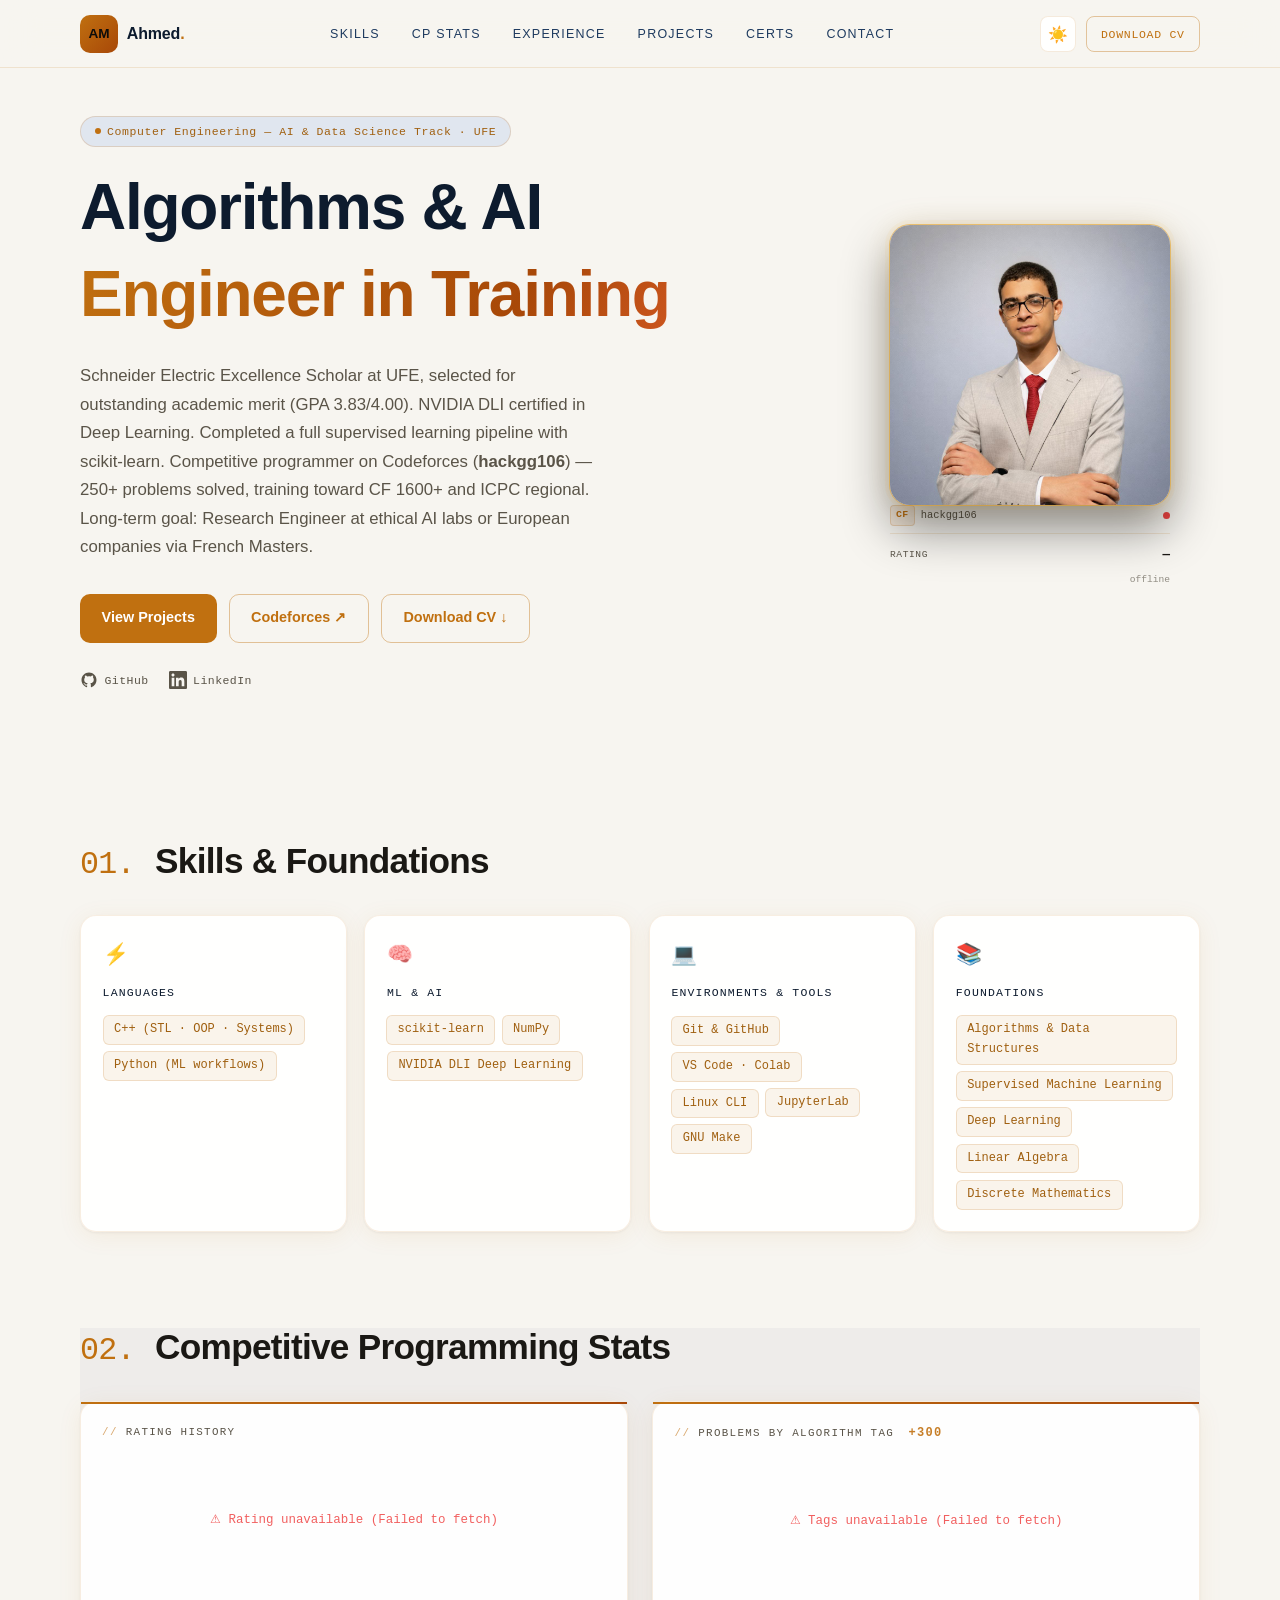
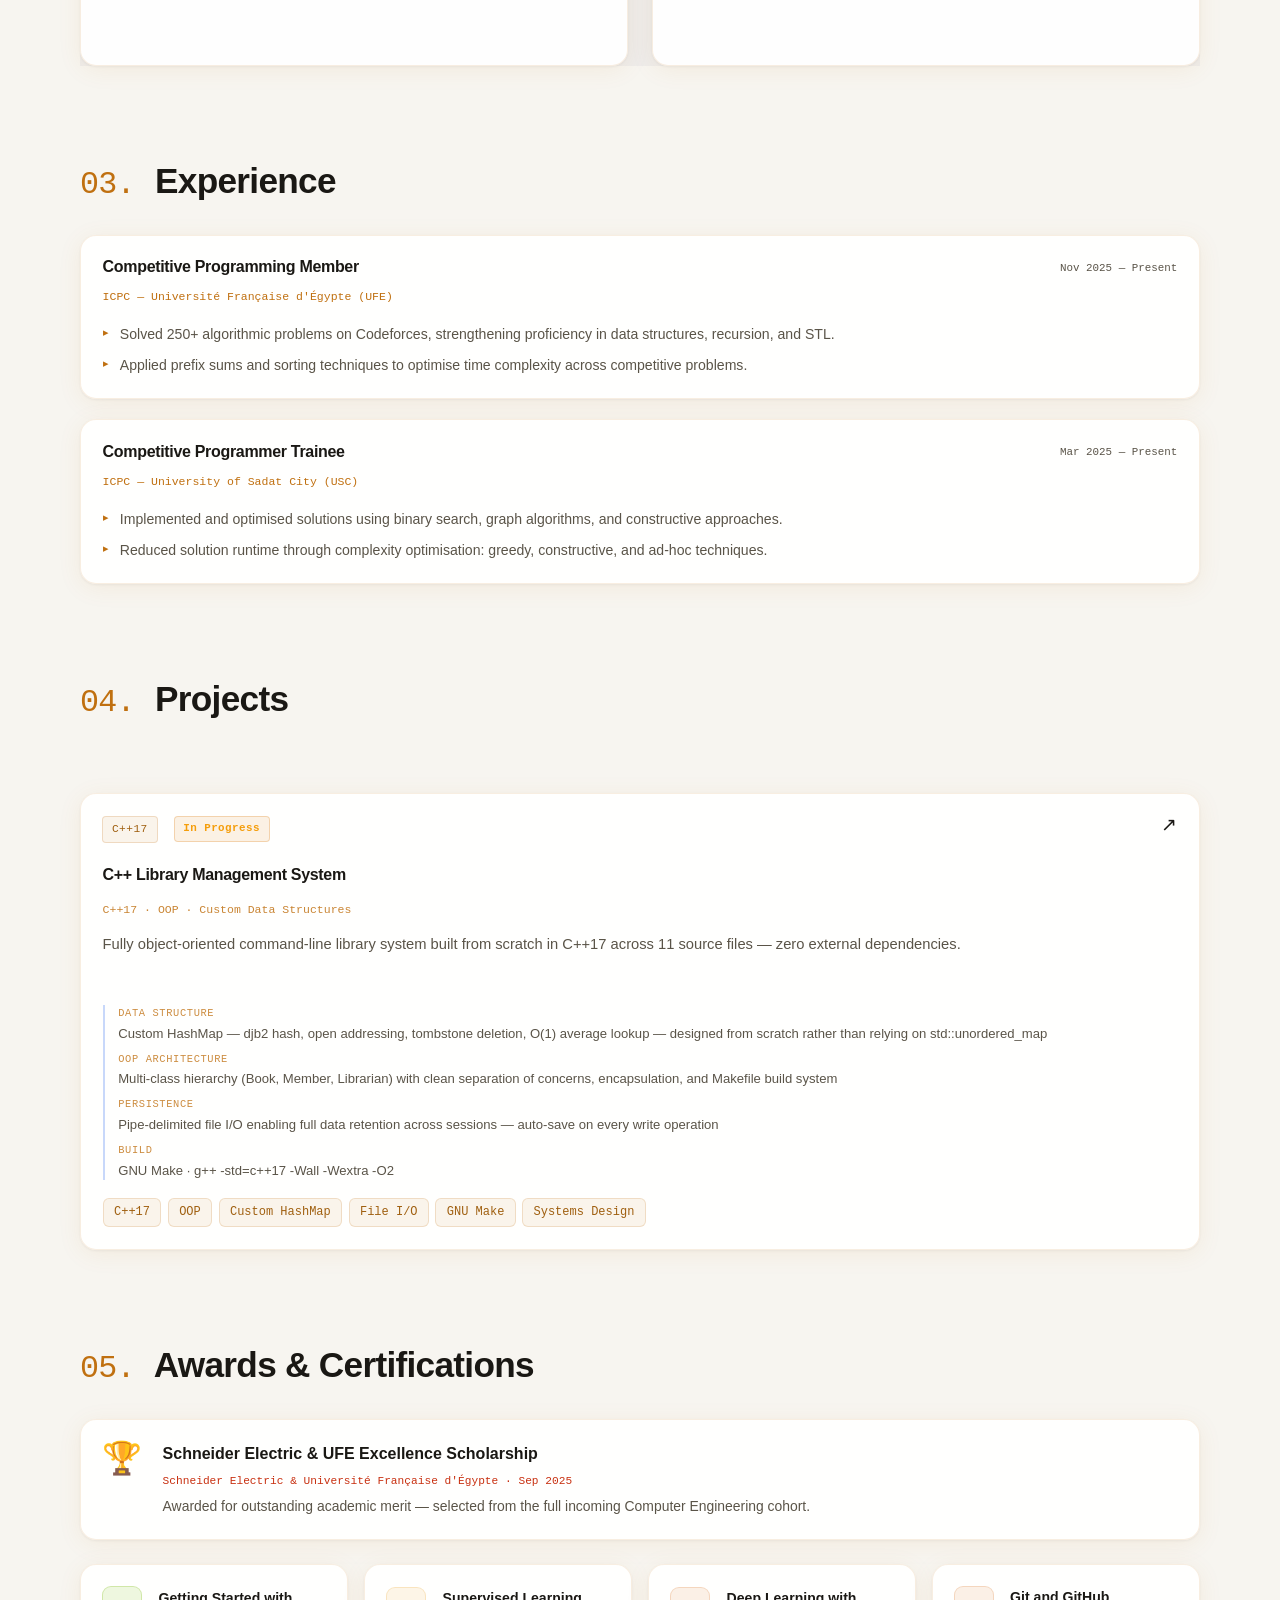
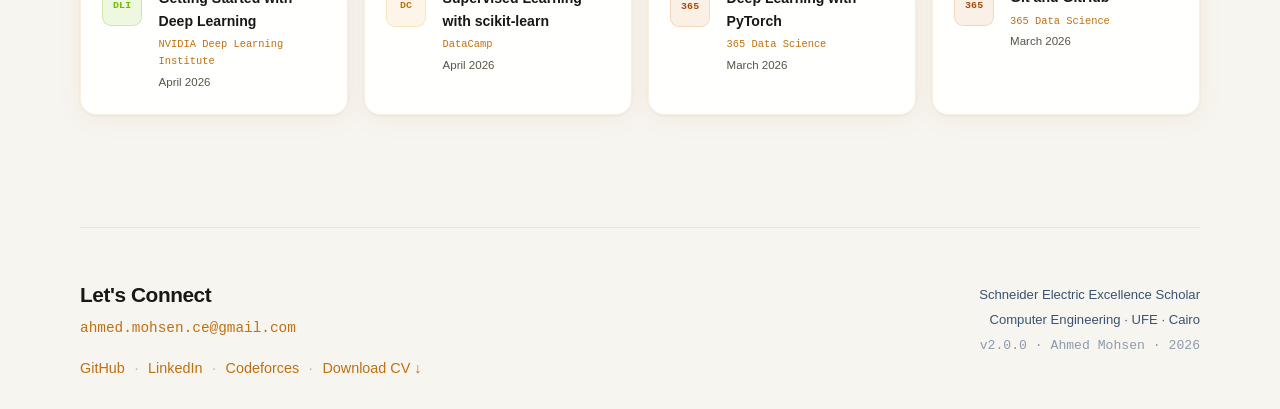
==== commit 8d9c22c3: "Update competitive programming stats section" ====
--- a/index.html
+++ b/index.html
@@ -182,7 +182,7 @@
 
   <!-- CF STATS -->
   <section id="cf-stats" class="section container" aria-labelledby="cf-stats-title">
-    <h2 id="cf-stats-title"><span class="sec-num">02.</span> Competitive Programming Stats <span style="font-family:var(--font-mono);font-size:0.75rem;font-weight:500;color:var(--accent);letter-spacing:0.04em;vertical-align:middle;opacity:0.85;">— 300 problems solved</span></h2>
+    <h2 id="cf-stats-title"><span class="sec-num">02.</span> Competitive Programming Stats</h2>
     <div class="cf-viz-grid">
 
       <div class="card cf-viz-card">
@@ -191,7 +191,7 @@
       </div>
 
       <div class="card cf-viz-card">
-        <div class="cf-viz-title">Problems by Algorithm Tag</div>
+        <div class="cf-viz-title">Problems by Algorithm Tag <span style="font-family:var(--font-mono);font-size:0.75rem;font-weight:600;color:var(--accent);margin-left:0.4rem;opacity:0.9;">+300</span></div>
         <div id="cf-tag-chart"></div>
       </div>
 
@@ -540,6 +540,7 @@
           <div class="cf-tag-bar-wrap">
             <div class="cf-tag-bar" data-pct="${pct}" style="background:${col};width:0"></div>
           </div>
+          <div style="font-family:var(--font-mono);font-size:0.68rem;font-weight:600;color:${col};min-width:36px;text-align:right;">${Math.round(parseFloat(pct))}%</div>
         </div>`;
       }).join('')}
     </div>`;
